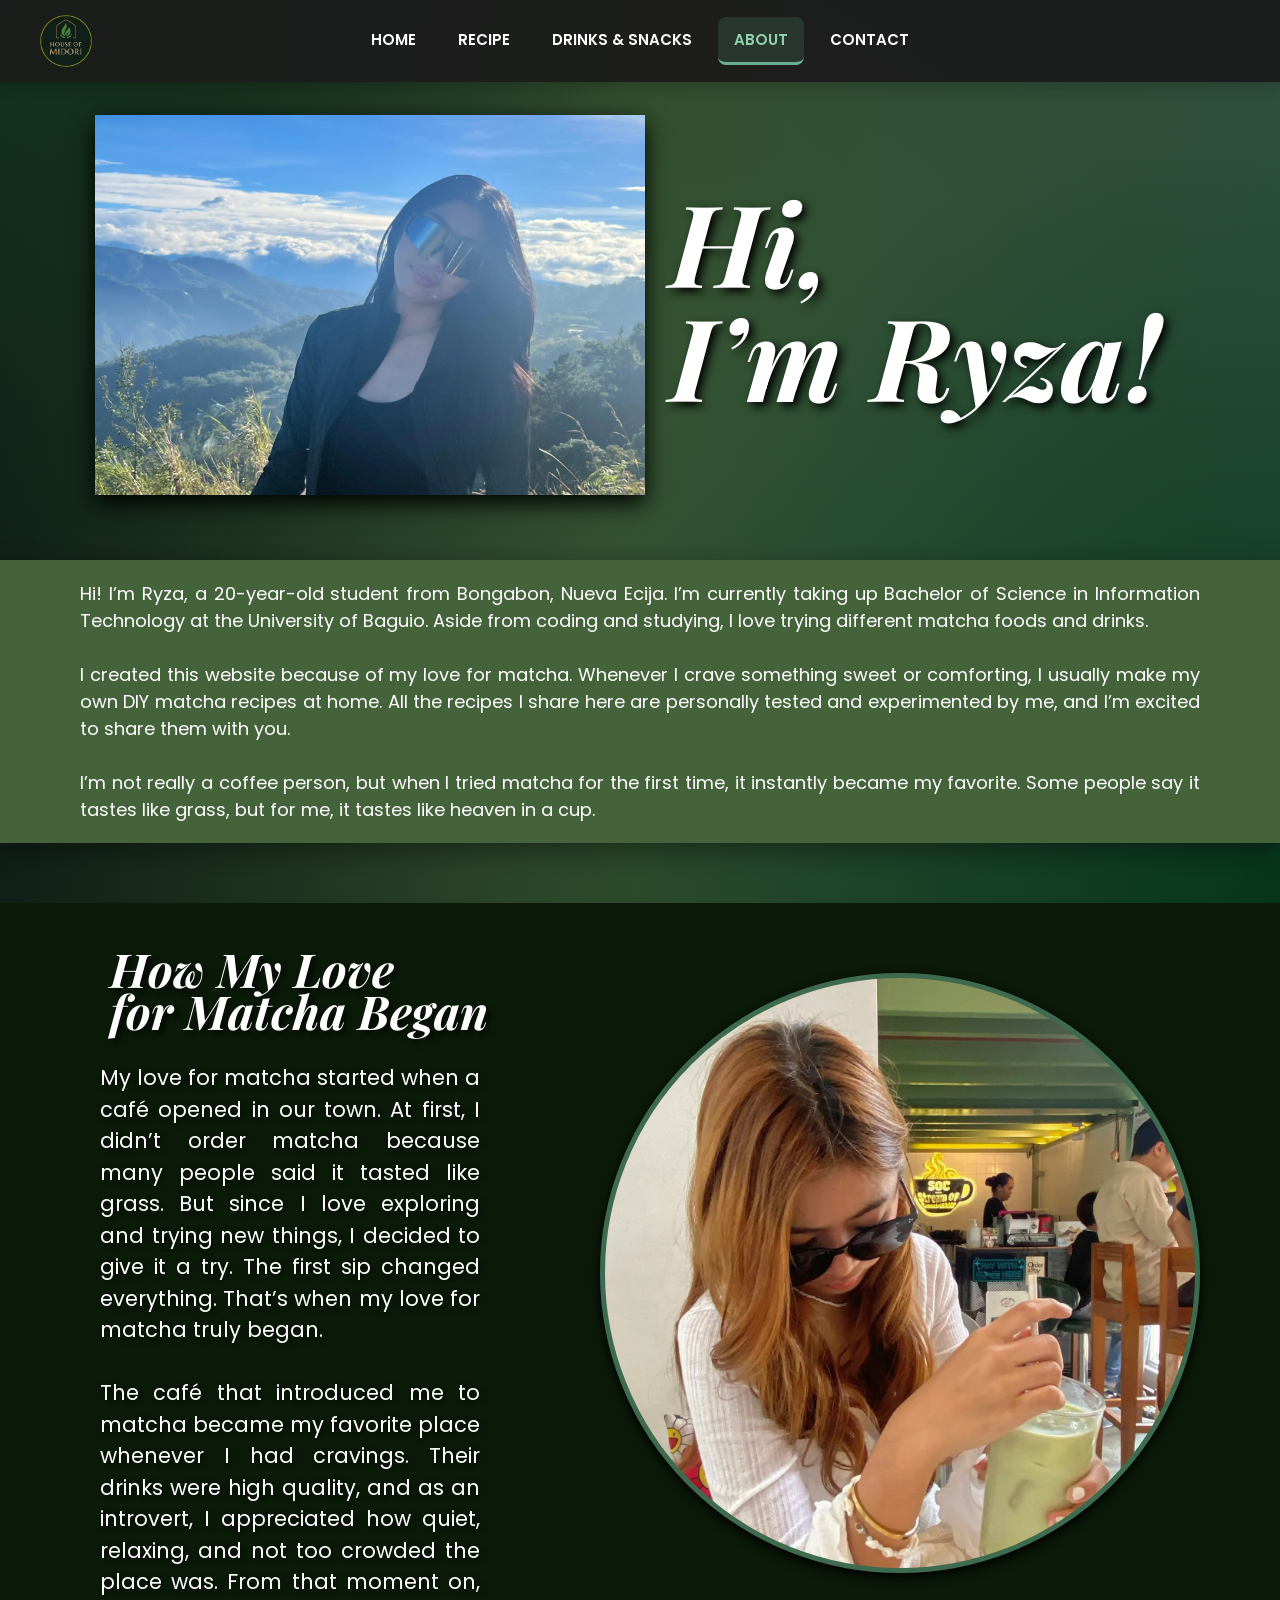
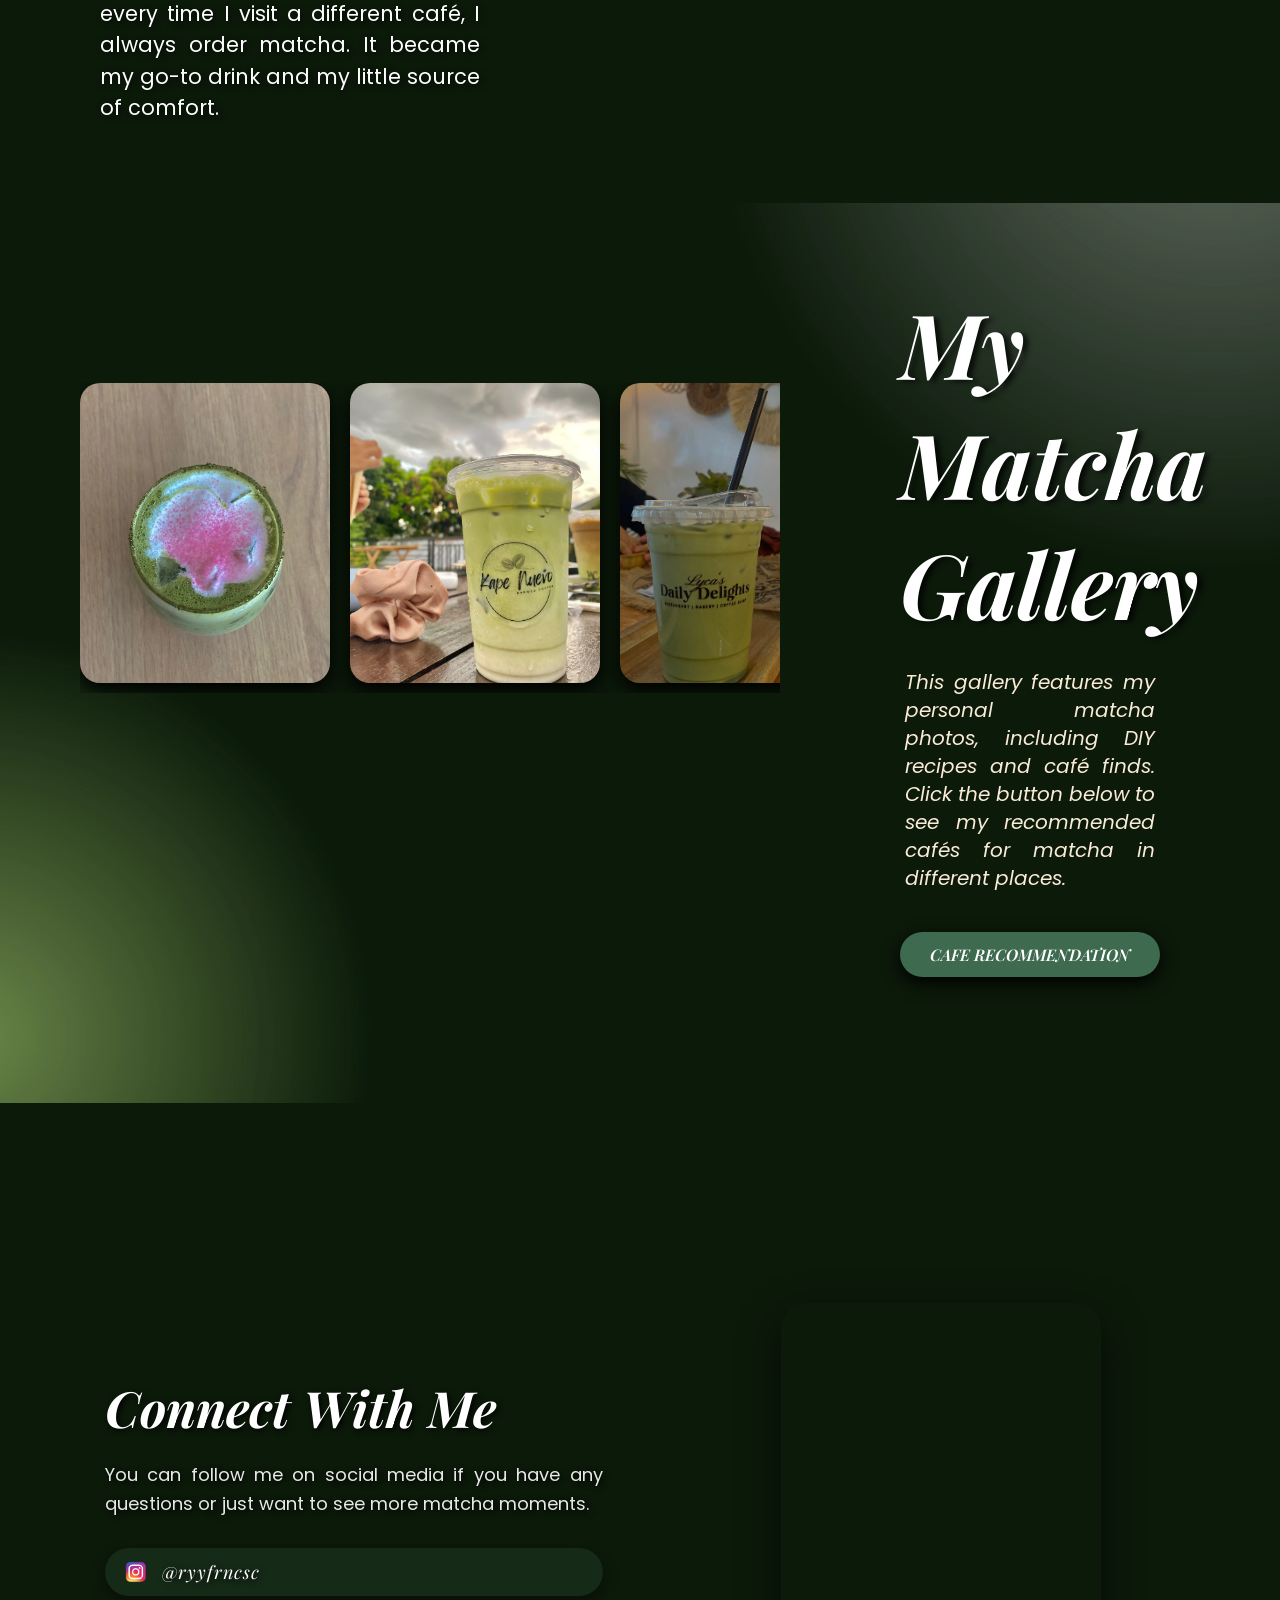
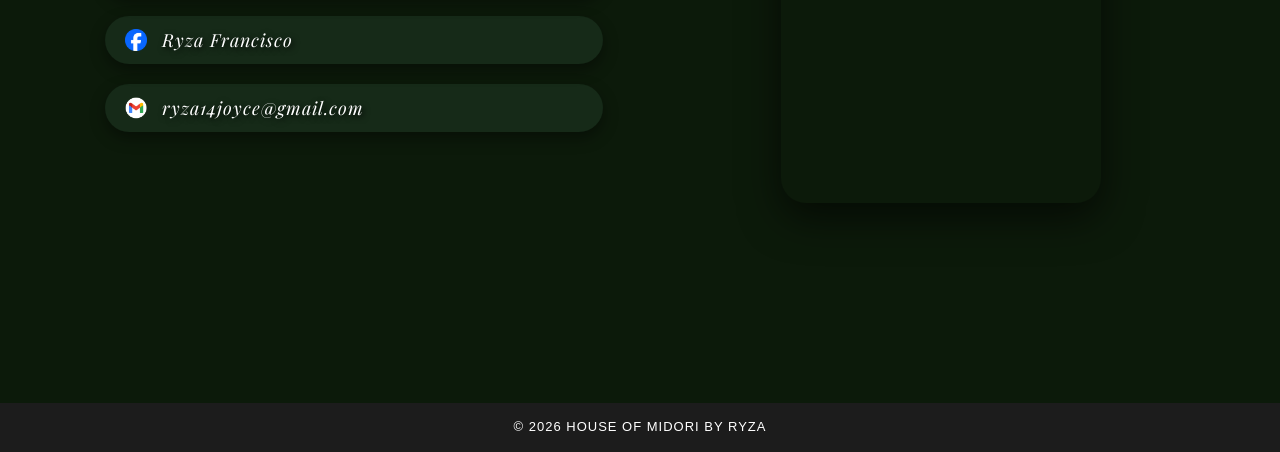
==== ABOUT.html @ 5df7c98e "Finalize House of Midori website project" ====
<!DOCTYPE html>
<html lang="en">
<head>
  <meta charset="UTF-8">
  <meta name="viewport" content="width=device-width, initial-scale=1.0">

  <link rel="preconnect" href="https://fonts.googleapis.com">
  <link rel="preconnect" href="https://fonts.gstatic.com" crossorigin>

  <link href="https://fonts.googleapis.com/css2?family=Cormorant+Garamond:wght@600&family=Pacifico&family=Playfair+Display:ital,wght@0,600;1,600&family=Poppins:wght@300;400;500;600&display=swap" rel="stylesheet">

  <link rel="stylesheet" href="css/style.css">

  <title>House of Midori</title>
</head>

<body class="about">

  <header class="header">
   <nav class="navbar">

  <a href="index.html" class="nav-logo">
    <img src="images/logo2.png" alt="House of Midori Logo">
  </a>

  <ul class="nav-links">
    <li><a href="index.html">HOME</a></li>
    <li><a href="RECIPE.html">RECIPE</a></li>
    <li><a href="DRINKSnSNACKS.html">DRINKS & SNACKS</a></li>
    <li><a href="ABOUT.html" class="active">ABOUT</a></li>
    <li><a href="CONTACT.html">CONTACT</a></li>
  </ul>
</nav>

    <section class="mePicture"></section>

    <section class="RyzaText">
      <h1>Hi,<br>I’m Ryza!</h1>
    </section>

    <section class="paragraph">
      <p>
        Hi! I’m Ryza, a 20-year-old student from Bongabon, Nueva Ecija. I’m currently taking up Bachelor of Science in Information Technology at the University of Baguio. Aside from coding and studying, I love trying different matcha foods and drinks.
        <br><br>
        I created this website because of my love for matcha. Whenever I crave something sweet or comforting, I usually make my own DIY matcha recipes at home. All the recipes I share here are personally tested and experimented by me, and I’m excited to share them with you.
        <br><br>
        I’m not really a coffee person, but when I tried matcha for the first time, it instantly became my favorite. Some people say it tastes like grass, but for me, it tastes like heaven in a cup.
      </p>
    </section>
  </header>

  <main>
    <section class="bg bg1">
      <section class="H1">
        <h1>How My Love <br>for Matcha Began</h1>
      </section>

      <section class="paragraph">
        <p>
          My love for matcha started when a café opened in our town. At first, I didn’t order matcha because many people said it tasted like grass. But since I love exploring and trying new things, I decided to give it a try. The first sip changed everything. That’s when my love for matcha truly began.
          <br><br>
          The café that introduced me to matcha became my favorite place whenever I had cravings. Their drinks were high quality, and as an introvert, I appreciated how quiet, relaxing, and not too crowded the place was. From that moment on, every time I visit a different café, I always order matcha. It became my go-to drink and my little source of comfort.
        </p>
      </section>

      <section class="pic"></section>
    </section>

    <section class="bg bg2">
      <section class="H2">
        <h2>My Matcha <br>Gallery</h2>
      </section>

      <section class="paragraph">
        <p>
          This gallery features my personal matcha photos, including DIY recipes and café finds. Click the button below to see my recommended cafés for matcha in different places.
        </p>
      </section>

      <a href="RECOS.html" class="btn">CAFE RECOMMENDATION</a>

      <section class="gallery-container">
        <section class="gallery">
          <img src="images/m1.webp" alt="Matcha Photography 1" width="500" height="600" loading="lazy">
          <img src="images/m2.webp" alt="Matcha Photography 2" width="500" height="600" loading="lazy">
          <img src="images/m3.webp" alt="Matcha Photography 3" width="500" height="600" loading="lazy">
          <img src="images/m4.webp" alt="Matcha Photography 4" width="500" height="600" loading="lazy">
          <img src="images/m5.webp" alt="Matcha Photography 5" width="500" height="600" loading="lazy">
          <img src="images/m6.webp" alt="Matcha Photography 6" width="500" height="600" loading="lazy">
          <img src="images/m7.webp" alt="Matcha Photography 7" width="500" height="600" loading="lazy">
          <img src="images/m8.webp" alt="Matcha Photography 8" width="500" height="600" loading="lazy">
          <img src="images/m9.webp" alt="Matcha Photography 9" width="500" height="600" loading="lazy">
          <img src="images/m10.webp" alt="Matcha Photography 10" width="500" height="600" loading="lazy">
          <img src="images/m11.webp" alt="Matcha Photography 11" width="500" height="600" loading="lazy">
          <img src="images/m12.webp" alt="Matcha Photography 12" width="500" height="600" loading="lazy">
          <img src="images/m13.webp" alt="Matcha Photography 13" width="500" height="600" loading="lazy">
          <img src="images/m14.webp" alt="Matcha Photography 14" width="500" height="600" loading="lazy">
          <img src="images/m15.webp" alt="Matcha Photography 15" width="500" height="600" loading="lazy">
        </section>
      </section>
    </section>

    <section class="bg bg3">
      <section class="bg3-content">
        <section class="bg3-text">
          <h2>Connect With Me</h2>

          <p class="social-intro">
            You can follow me on social media if you have any questions or just want to see more matcha moments.
          </p>

          <section class="social-links">
            <a href="https://www.instagram.com/ryyfrncsc/" target="_blank" class="social-item">
              <img src="images/ig.png" alt="Instagram">
              <span>@ryyfrncsc</span>
            </a>

            <a href="https://www.facebook.com/ryzajoyce.francisco" target="_blank" class="social-item">
              <img src="images/fb.png" alt="Facebook">
              <span>Ryza Francisco</span>
            </a>

            <a href="mailto:ryza14joyce@gmail.com" class="social-item">
              <img src="images/gmail.png" alt="Gmail">
              <span>ryza14joyce@gmail.com</span>
            </a>
          </section>
        </section>

        <section class="bg3-video">
  <video autoplay muted loop playsinline preload="none">
    <source src="images/matchaVid1.mp4" type="video/mp4">
  </video>
</section>
      </section>
    </section>
  </main>

  <footer class="footer">
    <p>© 2026 HOUSE OF MIDORI by Ryza</p>
  </footer>

</body>
</html>
---- css/style.css ----
/*GLOBAL*/
* {
  margin: 0;
  padding: 0;
  box-sizing: border-box;
}

html,
body {
  min-height: 100%;
  overflow-x: hidden;
  scroll-behavior: smooth;
}

body {
  display: flex;
  flex-direction: column;
  font-family: 'Raleway', sans-serif;
  background: #364238;
}

img,
video {
  max-width: 100%;
  display: block;
}

a,
button,
input,
textarea {
  font: inherit;
}

/*SHARED LAYOUT*/
.footer {
  margin-top: auto;
  padding: 14px 18px;
  background-color: #1C1C1C;
  color: white;
  text-align: center;
  text-transform: uppercase;
  font-weight: 300;
  letter-spacing: 1px;
  font-size: clamp(11px, 1.2vw, 13px);
  line-height: 1.6;
}

/* NAVBAR */
.navbar {
  position: fixed;
  top: 0;
  left: 0;
  z-index: 1000;
  width: 100%;
  height: 82px;
  display: flex;
  align-items: center;
  justify-content: center;
  padding: 0 35px;
  background: rgba(28, 28, 28, 0.94);
  box-shadow: 0 4px 14px rgba(0, 0, 0, 0.22);
}

.nav-logo {
  position: absolute;
  left: 35px;
  display: flex;
  align-items: center;
}

.nav-logo img {
  width: 62px;
  height: 62px;
  min-width: 62px;
  min-height: 62px;
  max-width: 62px;
  max-height: 62px;
  border-radius: 50%;
  object-fit: cover;
  transition: transform 0.3s ease;
}

.nav-logo img:hover {
  transform: scale(1.03);
}

.nav-links {
  list-style: none;
  display: flex;
  align-items: center;
  justify-content: center;
  gap: 10px;
}

.nav-links li {
  list-style: none;
}

.nav-links a {
  display: block;
  padding: 11px 16px;
  text-decoration: none;
  color: white;
  font-family: 'Poppins', sans-serif;
  font-size: 15px;
  font-weight: 600;
  border-radius: 8px;
  border-bottom: 3px solid transparent;
  transition: color 0.3s ease, background-color 0.3s ease, border-color 0.3s ease;
}

.nav-links a:hover {
  color: #CFEAD8;
  background-color: rgba(107, 175, 146, 0.12);
  border-bottom: 3px solid #8FD3AC;
}

.nav-links a.active {
  color: #8FD3AC;
  background-color: rgba(107, 175, 146, 0.16);
  border-bottom: 3px solid #6BAF92;
}

/* SEARCH BAR - only appears on HOME and RECIPE */
.navbar-search {
  position: absolute;
  right: 35px;
  width: 240px;
}

.navbar:not(.has-search) .navbar-search {
  display: none;
}

.navbar-search input {
  width: 100%;
  padding: 11px 18px;
  border-radius: 30px;
  border: none;
  outline: none;
  background: rgba(255, 255, 255, 0.08);
  color: white;
  font-family: 'Poppins', sans-serif;
  font-size: 13px;
  transition: background-color 0.3s ease;
}

.navbar-search input::placeholder {
  color: rgba(255, 255, 255, 0.65);
}

.navbar-search input:hover,
.navbar-search input:focus {
  background: rgba(107, 175, 146, 0.18);
}

/* SEARCH RESULTS */
.home-search-results {
  position: absolute;
  top: 115%;
  left: 0;
  width: 100%;
  display: none;
  flex-direction: column;
  gap: 6px;
  padding: 10px;
  border-radius: 18px;
  background: rgba(24, 32, 27, 0.95);
  box-shadow: 0 5px 14px rgba(0, 0, 0, 0.18);
  z-index: 999;
}

.result-item {
  display: block;
  padding: 10px 14px;
  border-radius: 14px;
  text-decoration: none !important;
  font-family: 'Poppins', sans-serif;
  font-size: 13px;
  color: #F6F1E8;
  background: rgba(255, 255, 255, 0.05);
  border-bottom: none !important;
}

.result-item:hover {
  background: rgba(107, 175, 146, 0.18);
  color: #CFEAD8;
  border-bottom: none !important;
}

.home-search-wrapper {
  display: none !important;
}

/* HOME PAGE */
body.home {
  min-height: 100vh;
  overflow: hidden;
}

body.home .home-main {
  flex: 1;

  min-height: calc(100vh - 60px);

  background-image: url("../images/midori.webp");
  background-position: center;
  background-size: cover;
  background-repeat: no-repeat;

  display: flex;
  flex-direction: column;
  align-items: center;
  justify-content: center;

  position: relative;

  overflow: hidden;

  padding-top: 90px;
  padding-bottom: 20px;
}

body.home .home-main::before {
  content: "";

  position: absolute;
  inset: 0;

  background: linear-gradient(
    to left,
    rgba(0, 0, 0, 0.22),
    rgba(0, 0, 0, 0.07)
  );

  z-index: 1;
}

/* MOBILE */
@media (max-width: 900px) {

  .navbar {
    flex-wrap: wrap;

    height: auto;

    padding: 12px;

    gap: 12px;
  }

  .nav-links {
    width: 100%;

    justify-content: center;

    flex-wrap: wrap;
  }

  .nav-links a {
    font-size: 12px;

    padding: 8px 10px;
  }

  .navbar-search {
    width: 100%;
  }

  .nav-logo img {
    width: 54px;
    height: 54px;
  }
}

/* HERO */
.Welcome {
  width: 100%;
  flex: 1;
  display: flex;
  flex-direction: column;
  justify-content: center;
  align-items: flex-end;
  text-align: right;
  color: white;
  padding-right: clamp(20px, 8vw, 8%);
  padding-left: clamp(20px, 45vw, 55%);
  position: relative;
  z-index: 2;
  animation: homeFadeUp 1.1s ease;
  margin-top: 24px;
}

/* HOME TEXT */
.Welcome h1 {
  font-family: 'Playfair Display', serif;
  font-style: italic;

  font-size: clamp(48px, 6vw, 88px);

  letter-spacing: 2px;

  line-height: 0.82;

  white-space: normal;

  margin-bottom: -10px;

  text-shadow:
    2px 2px 8px rgba(0,0,0,0.75),
    4px 4px 18px rgba(0,0,0,0.45);
}

.Welcome h1 span {
  display: block;
}

.line1 {
  font-size: clamp(32px, 3.8vw, 56px);

  letter-spacing: 2px;

  margin-bottom: -30px;
}

.line2 {
  font-size: clamp(46px, 5.4vw, 78px);

  white-space: nowrap;

  transform: translateY(clamp(-22px, -3vw, -34px));
}

.Welcome p {
  max-width: 520px;

  font-size: clamp(15px, 1.6vw, 20px);

  font-family: 'Poppins', sans-serif;

  line-height: 1.75;

  margin-top: 4px;

  text-shadow:
    2px 2px 8px rgba(0,0,0,0.65);
}

/* WELCOME BUTTON */
.Welcome-btn {
  display: inline-block;
  margin-top: 28px;
  padding: 13px 30px;
  font-size: clamp(14px, 1.4vw, 16px);
  font-family: 'Playfair Display', serif;
  font-weight: 600;
  color: white;
  background: linear-gradient(to right, #3E6B4F, #4f8a63);
  border: none;
  border-radius: 40px;
  text-decoration: none;
  cursor: pointer;
  transition: transform 0.3s ease, box-shadow 0.3s ease, background 0.3s ease;
  box-shadow: 0 4px 12px rgba(0, 0, 0, 0.16);
}

.Welcome-btn:hover {
  background: linear-gradient(to right, #5E9C7F, #6BAF92);
  transform: translateY(-4px) scale(1.02);
  box-shadow: 0 14px 28px rgba(0, 0, 0, 0.4);
}

@keyframes homeFadeUp {
  from {
    opacity: 0;
    transform: translateY(28px);
  }
  to {
    opacity: 1;
    transform: translateY(0);
  }
}

/*ABOUT PAGE*/
body.about {
  display: block;
  color: white;
}

body.about .header {
  min-height: 100vh;
  width: 100%;
  position: relative;
  display: grid;
  grid-template-columns: 1fr 1fr;
  align-items: center;
  padding: 100px 60px 40px;
  gap: 60px;
  background:
    radial-gradient(circle at top left, #143320 0%, transparent 40%),
    radial-gradient(circle at bottom right, #07351b 0%, transparent 50%),
    linear-gradient(to right, #0f1f17, #304c2a, #2e4f3e);
  overflow: hidden;
}

body.about .header::before {
  content: "";
  position: absolute;
  inset: 0;
  background: radial-gradient(circle at center, rgba(107, 175, 146, 0.08), transparent 70%);
  pointer-events: none;
}

body.about .header .mePicture {
  width: 100%;
  max-width: 590px;
  height: 380px;
  background-image: url("../images/me1.webp");
  background-size: cover;
  background-position: center;
  box-shadow: 0 8px 22px black;
  margin-left: 35px;
  position: relative;
  z-index: 1;
  margin-top: 15px;
}

body.about .header .RyzaText {
  color: white;
  font-family: 'Playfair Display', serif;
  font-style: italic;
  font-size: clamp(44px, 6vw, 76px);
  line-height: 1;
  text-shadow: 4px 4px 10px black;
  margin-right: 20px;
  position: relative;
  z-index: 1;
}

body.about .header .paragraph {
  grid-column: 1 / -1;
  width: 100vw;
  margin-left: calc(-50vw + 50%);

  margin-top: 5px;
  margin-bottom: 20px;

 padding: 20px 80px;

  color: white;
  font-size: clamp(14px, 1.6vw, 18px);
  text-align: justify;
  font-family: 'Poppins', sans-serif;
  line-height: 1.5;

  background: #44633b;

  box-shadow: 0 8px 25px rgba(0, 0, 0, 0.4);

  position: relative;
  z-index: 1;
}

/* SECTIONS */
body.about .bg {
  min-height: 100vh;
  width: 100%;
  background-position: center;
  background-size: cover;
  background-repeat: no-repeat;
}

body.about .bg1 {
  position: relative;
  background-image: url("../images/2.webp");
}

body.about .bg2 {
  position: relative;
  background-image: url("../images/3.webp");
}

body.about .bg3 {
  background-image: url("../images/4.webp");
  min-height: 100vh;
}

/* ABOUT BG1 */
body.about .bg1 .H1 {
  padding-top: 45px;
  padding-left: 110px;
  font-size: 40px;
  font-family: 'Playfair Display', serif;
  font-style: italic;
  color: white;
  line-height: 0.9;
  text-shadow: 4px 4px 6px #000000b3;
}

body.about .bg1 .paragraph {
  color: white;
  padding-top: 30px;
  padding-left: 100px;
  padding-right: 800px;
  font-size: 21px;
  text-align: justify;
  font-family: 'Poppins', sans-serif;
  line-height: 1.5;
  overflow: hidden;
  text-shadow: 2px 2px 6px #000000b3;
}

body.about .bg1 .pic {
  position: absolute;
  top: 70px;
  right: 80px;
  width: 600px;
  height: 600px;
  background-image: url("../images/matchaAndme.webp");
  background-size: cover;
  background-position: center;
  border-radius: 50%;
  border: 5px solid #3E6B4F;
  box-shadow: 0 4px 12px black;
  transition: transform 0.3s ease, box-shadow 0.3s ease;
}

body.about .bg1 .pic:hover {
  transform: translateY(-5px);
  box-shadow: 0 8px 20px #1e4b2f;
}

/* ABOUT BG2 */
body.about .bg2 .H2 {
  padding-top: 80px;
  margin-left: 900px;
  color: white;
  font-family: 'Playfair Display', serif;
  font-style: italic;
  font-size: 60px;
  text-shadow: 5px 2px 5px #000000b3;
  transition: transform 0.3s ease, text-shadow 0.3s ease;
}

body.about .bg2 .H2:hover {
  transform: translateY(-5px);
  text-shadow: 4px 4px 5px #3E6B4F;
}

body.about .bg2 .paragraph {
  color: antiquewhite;
  font-family: 'Poppins', sans-serif;
  font-size: 20px;
  line-height: 1.4;
  font-style: italic;
  text-align: justify;
  padding: 25px;
  margin-left: 880px;
  margin-right: 100px;
}

body.about .bg2 .btn {
  display: inline-block;
  margin-top: 15px;
  margin-left: 900px;
  padding: 12px 30px;
  font-size: 16px;
  font-family: 'Playfair Display', serif;
  font-style: italic;
  font-weight: 600;
  text-decoration: none;
  text-align: center;
  color: #FFFFFF;
  background-color: #3E6B4F;
  border: none;
  border-radius: 40px;
  box-shadow: 0 6px 18px black;
  transition: transform 0.3s ease, background-color 0.3s ease, box-shadow 0.3s ease;
}

body.about .bg2 .btn:hover {
  background-color: #5E9C7F;
  transform: translateY(-3px);
  box-shadow: 0 10px 22px black;
}

/* ABOUT GALLERY */
body.about .bg2 .gallery-container {
  position: absolute;
  top: 180px;
  left: 80px;
  width: 700px;
  overflow: hidden;
}

body.about .bg2 .gallery {
  display: flex;
  gap: 20px;
  overflow-x: auto;
  scroll-snap-type: x mandatory;
  scroll-behavior: smooth;
  padding-bottom: 10px;
}

body.about .bg2 .gallery::-webkit-scrollbar {
  height: 6px;
}

body.about .bg2 .gallery::-webkit-scrollbar-thumb {
  background: #3E6B4F;
  border-radius: 10px;
}

body.about .bg2 .gallery img {
  width: 250px;
  height: 300px;
  object-fit: cover;
  border-radius: 20px;
  flex-shrink: 0;
  scroll-snap-align: start;
  box-shadow: 0 8px 20px black;
  transition: transform 0.3s ease;
}

body.about .bg2 .gallery img:hover {
  transform: scale(1.03);
}
/* ABOUT BG3 */
body.about .bg3 {
  display: flex;
  align-items: center;
  justify-content: center;
  padding: 60px;
}

body.about .bg3-content {
  display: flex;
  align-items: center;
  justify-content: space-between; 
  width: 100%;
  height: 80%;
}

body.about .bg3-text {
  width: 50%;
  padding-right: 60px;

  margin-left: 45px; 

  color: white;
  font-family: 'Poppins', sans-serif;
  text-shadow: 2px 2px 6px black;
}

body.about .bg3-text h2 {
  font-family: 'Playfair Display', serif;
  font-size: 50px;
  font-style: italic;
  margin-bottom: 20px;
}

body.about .bg3-text p {
  font-size: 20px;
  line-height: 1.6;
  text-align: justify;
}

body.about .bg3 .social-intro {
  margin-bottom: 30px;
  font-size: 18px;
  opacity: 0.9;
}

body.about .bg3 .social-links {
  display: flex;
  flex-direction: column;
  gap: 20px;
}

body.about .bg3 .social-item {
  display: flex;
  align-items: center;
  gap: 15px;
  text-decoration: none;
  padding: 12px 20px;
  border-radius: 50px;
  background: rgba(62, 107, 79, 0.2);
  box-shadow: 0 6px 15px rgba(0, 0, 0, 0.4);
  transition: transform 0.3s ease, background-color 0.3s ease, box-shadow 0.3s ease;
}

body.about .bg3 .social-item img {
  width: 28px;
  height: 28px;
}

body.about .bg3 .social-item span {
  color: white;
  font-family: 'Playfair Display', serif;
  font-style: italic;
  font-size: 18px;
  letter-spacing: 1px;
}

body.about .bg3 .social-item:hover {
  background: #3E6B4F;
  transform: translateY(-3px);
  box-shadow: 0 10px 25px black;
}

body.about .bg3-video {
  width: 50%;
  display: flex;
  justify-content: center;
  align-items: center;
  padding: 30px;
}

body.about .bg3-video video {
  width: 320px;
  height: 500px;
  object-fit: cover;
  border-radius: 25px;
  box-shadow: 0 15px 40px rgba(0, 0, 0, 0.6);
  transition:
  transform 0.3s ease,
  box-shadow 0.3s ease;
}

body.about .bg3-video video:hover {
  transform: scale(1.03);
  box-shadow: 0 20px 50px rgba(0, 0, 0, 0.8);
}
/*CONTACT PAGE*/
body.contact {
  display: block;
}

body.contact .header {
  min-height: auto;
  padding-bottom: 60px;
  background-image:
    linear-gradient(rgba(20, 35, 25, 0.75), rgba(20, 35, 25, 0.85)),
    url("../images/contact-bg.webp");
}

body.contact .contact-top {
  padding-top: 100px;
}

body.contact .contact-gallery-container {
  width: min(92%, 1200px);
  margin: 0 auto;
  overflow: hidden;
  border-radius: 25px;
  box-shadow: 0 8px 20px rgba(0, 0, 0, 0.35);
}

body.contact .contact-gallery {
  display: flex;
  gap: 20px;
  overflow-x: auto;
  scroll-snap-type: x mandatory;
  scroll-behavior: smooth;
  padding: 10px;
  background: rgba(0, 0, 0, 0.20);
}

body.contact .contact-gallery::-webkit-scrollbar {
  height: 8px;
}

body.contact .contact-gallery::-webkit-scrollbar-thumb {
  background: #3E6B4F;
  border-radius: 10px;
}

body.contact .contact-gallery img {
  width: min(78vw, 420px);
  height: clamp(190px, 28vw, 260px);
  object-fit: cover;
  flex-shrink: 0;
  border-radius: 18px;
  scroll-snap-align: center;
  box-shadow: 0 6px 16px rgba(0, 0, 0, 0.35);
  transition: transform 0.3s ease;
}

body.contact .contact-gallery img:hover {
  transform: scale(1.03);
}

body.contact .contact-form-section {
  width: min(92%, 900px);
  margin: 50px auto 0;
  padding: clamp(20px, 3vw, 35px);
  border-radius: 25px;
  color: white;
  background: rgba(20, 35, 25, 0.6);
  border: 1px solid rgba(255, 255, 255, 0.1);
  box-shadow: 0 10px 25px rgba(0, 0, 0, 0.35);
}

body.contact .contact-form-section h1 {
  text-align: center;
  margin-bottom: 15px;
  font-family: 'Playfair Display', serif;
  font-style: italic;
  font-size: clamp(30px, 5vw, 48px);
  color: #ffffff;
}

body.contact .contact-form-section p {
  margin-bottom: 30px;
  text-align: center;
  font-family: 'Poppins', sans-serif;
  font-size: clamp(14px, 1.6vw, 17px);
  line-height: 1.6;
  color: #f5f5f5;
}

body.contact .contact-form {
  display: flex;
  flex-direction: column;
  gap: 14px;
}

body.contact .contact-form label {
  font-family: 'Poppins', sans-serif;
  font-size: 15px;
  font-weight: 600;
  color: #ffffff;
}

body.contact .contact-form input,
body.contact .contact-form textarea {
  width: 100%;
  padding: 14px 16px;
  border: 1px solid rgba(255, 255, 255, 0.20);
  border-radius: 14px;
  outline: none;
  font-size: 15px;
  font-family: 'Poppins', sans-serif;
  background: rgba(255, 255, 255, 0.10);
  color: white;
}

body.contact .contact-form input::placeholder,
body.contact .contact-form textarea::placeholder {
  color: rgba(255, 255, 255, 0.75);
}

body.contact .contact-form textarea {
  resize: vertical;
}

body.contact .contact-btn {
  align-self: center;
  margin-top: 10px;
  padding: 14px 34px;
  border: none;
  border-radius: 40px;
  background-color: #3E6B4F;
  color: white;
  font-size: 16px;
  font-family: 'Playfair Display', serif;
  font-weight: 600;
  cursor: pointer;
  transition: 0.3s ease;
  box-shadow: 0 6px 18px rgba(0, 0, 0, 0.30);
}

body.contact .contact-btn:hover {
  background-color: #5E9C7F;
  transform: translateY(-3px);
  box-shadow: 0 10px 22px rgba(0, 0, 0, 0.45);
}

.success-message {
  display: none;
  margin-top: 25px;
  padding: 22px 20px;
  border-radius: 18px;
  text-align: center;
  background: rgba(62, 107, 79, 0.22);
  border: 1px solid rgba(107, 175, 146, 0.35);
  box-shadow: 0 8px 22px rgba(0, 0, 0, 0.25);
  opacity: 0;
  transform: translateY(30px);
  transition:
  transform 0.3s ease,
  box-shadow 0.3s ease;
}

.success-message.show {
  display: block;
  opacity: 1;
  transform: translateY(0);
}

.success-icon {
  display: inline-flex;
  justify-content: center;
  align-items: center;
  width: 52px;
  height: 52px;
  margin-bottom: 12px;
  border-radius: 50%;
  background: #3E6B4F;
  color: white;
  font-size: 24px;
  font-weight: bold;
  box-shadow: 0 6px 18px rgba(0, 0, 0, 0.25);
}

.success-message h3 {
  margin-bottom: 8px;
  font-family: 'Playfair Display', serif;
  font-size: 28px;
  font-style: italic;
  color: white;
}

.success-message p {
  margin: 0;
  font-family: 'Poppins', sans-serif;
  font-size: 15px;
  color: #f5f5f5;
  line-height: 1.6;
}

.contact main {
  min-height: 100vh;
  padding-bottom: 80px; 
}

.contact-form-section {
  margin-top: 40px;
  margin-bottom: 80px; 
}


/* DRINKS & SNACKS PAGE*/
body.drinksNsnacks {
  display: block;
  background:
    linear-gradient(rgba(18, 30, 22, 0.82), rgba(18, 30, 22, 0.88)),
    url("../images/drinksNsnacks-bg.webp");
  background-position: center;
  background-size: cover;
  background-repeat: no-repeat;
  background-attachment: fixed;
}

body.drinksNsnacks .header {
  min-height: auto;
  padding-bottom: 70px;
  background: transparent;
}

body.drinksNsnacks .menu-page {
  padding: 110px clamp(14px, 4vw, 60px) 50px;
}

body.drinksNsnacks .menu-heading {
  text-align: center;
  margin-bottom: 45px;
}

body.drinksNsnacks .menu-heading h1 {
  font-family: 'Playfair Display', serif;
  font-size: clamp(34px, 5vw, 58px);
  font-style: italic;
  color: white;
  margin-bottom: 15px;
  text-shadow: 2px 2px 10px rgba(0, 0, 0, 0.35);
  margin-top: 0;
  padding-top: 5px;
}

body.drinksNsnacks .menu-heading p {
  max-width: 760px;
  margin: 0 auto;
  font-family: 'Poppins', sans-serif;
  font-size: clamp(14px, 1.6vw, 17px);
  line-height: 1.7;
  color: rgba(255, 255, 255, 0.9);
}

body.drinksNsnacks .menu-container-block {
  margin-bottom: 20px;
  padding: clamp(20px, 3vw, 35px);
  background: rgba(10, 18, 13, 0.75);
  border: 1px solid rgba(255, 255, 255, 0.08);
  border-radius: 28px;
  box-shadow: 0 12px 30px rgba(0, 0, 0, 0.28);
}

body.drinksNsnacks .section-heading {
  margin-bottom: 28px;
}

body.drinksNsnacks .section-heading h2 {
  padding-left: 15px;
  margin-bottom: 8px;
  border-left: 5px solid #6BAF92;
  font-family: 'Playfair Display', serif;
  font-size: clamp(26px, 4vw, 38px);
  color: white;
}

body.drinksNsnacks .section-heading p {
  margin-left: 0;
  font-family: 'Poppins', sans-serif;
  font-size: clamp(13px, 1.5vw, 16px);
  color: rgba(255, 255, 255, 0.82);
}

body.drinksNsnacks .menu-grid-box {
  display: grid;
  grid-template-columns: repeat(auto-fit, minmax(210px, 1fr));
  gap: 24px;
  padding: 0;
}

body.drinksNsnacks .menu-card {
  display: flex;
  flex-direction: column;
  text-decoration: none;
  background: rgba(255, 255, 255, 0.07);
  border-radius: 20px;
  overflow: hidden;
  box-shadow: 0 8px 20px rgba(0, 0, 0, 0.2);
  transition: transform 0.3s ease, box-shadow 0.3s ease;
  width: 100%;
  max-width: 260px;
  margin: 0 auto;
}

body.drinksNsnacks .menu-card:hover {
  transform: translateY(-6px);
  box-shadow: 0 16px 30px rgba(0, 0, 0, 0.32);
}

body.drinksNsnacks .menu-card img {
  width: 100%;
  aspect-ratio: 4 / 5;
  object-fit: contain;
  background: #0f1f17;
  padding: 12px;
}

body.drinksNsnacks .menu-card-body {
  padding: 16px 16px 18px;
}

body.drinksNsnacks .menu-card-body h3 {
  margin-bottom: 8px;
  font-family: 'Poppins', sans-serif;
  font-size: clamp(13px, 1.4vw, 13px);
  font-weight: 600;
  color: white;
}

body.drinksNsnacks .menu-card-body p {
  min-height: 60px;
  margin-bottom: 16px;
  font-family: 'Poppins', sans-serif;
  font-size: clamp(12px, 1.3vw, 11px);
  line-height: 1.6;
  color: rgba(255, 255, 255, 0.88);
}

body.drinksNsnacks .menu-card-btn {
  display: inline-block;
  padding: 9px 16px;
  border-radius: 30px;
  background: #3E6B4F;
  color: white;
  font-family: 'Playfair Display', serif;
  font-size: 14px;
  font-weight: 600;
  text-align: center;
  transition: 0.3s ease;
}

body.drinksNsnacks .menu-card-btn:hover {
  background: #6BAF92;
  transform: translateY(-2px);
}

body.drinksNsnacks .menu-label {
  display: inline-block;
  margin-bottom: 10px;
  margin-top: 5px;
  padding: 5px 12px;
  border-radius: 20px;
  font-family: 'Poppins', sans-serif;
  font-size: 11px;
  font-weight: 500;
  color: #d5f3e1;
  background: rgba(107, 175, 146, 0.18);
  border: 1px solid rgba(107, 175, 146, 0.35);
  letter-spacing: 0.5px;
}

/* RECIPE PAGE */
body.recipe-page {
  background: #364238;
}

.recipe-content {
  background: linear-gradient(to bottom, #4a584e, #364238);
  padding: 120px clamp(14px, 3vw, 32px) 55px;
}

.recipe-menu-section {
  margin-bottom: 55px;
}

.recipe-section-header {
  display: flex;
  justify-content: center;
}

/* UPDATED LABEL */
.recipe-section-header h2 {
  text-align: center;

  padding: 10px 24px;

  border-radius: 30px;

  margin: 0 0 14px;

  transform: translateY(-14px);

  font-family: 'Playfair Display', serif;
  font-style: italic;
  letter-spacing: 1px;

  color: #f6f1e8;

  background: linear-gradient(
    to right,
    rgba(62,107,79,.75),
    rgba(107,175,146,.5)
  );

  border: 1px solid rgba(168, 213, 186, 0.25);

  box-shadow: 0 8px 20px rgba(0,0,0,.25);
}

.recipe-cards-wrapper,
.drinks-wrapper,
.snacks-wrapper {
  display: grid;

  grid-template-columns: repeat(5, minmax(0, 1fr));

  gap: 20px;

  padding: 0;

  overflow: visible;
}

/* RECIPE CARD */
.recipe-card {
  display: flex;
  flex-direction: column;
  background: #1f2a24;
  border-radius: 19px;
  overflow: hidden;
  width: 100%;
  border: 1px solid rgba(255,255,255,.05);
  box-shadow: 0 3px 10px rgba(0, 0, 0, 0.12);
  transition:
    transform 0.3s ease,
    box-shadow 0.3s ease;
}

.recipe-card:hover {
  transform: translateY(-5px);

  box-shadow:
    0 14px 26px rgba(0, 0, 0, 0.28);
}

/* IMAGE */
.recipe-card img {
  width: 100%;

  aspect-ratio: 4 / 5;

  object-fit: cover;

  background: #152019;

  padding: 18px 8px 7px;

  margin: 0;

  display: block;
}

/* TITLE */
.recipe-card h3 {
  margin: 0;

  padding: 12px 10px 6px;

  font-family: 'Poppins', sans-serif;

  font-size: 13px;

  font-weight: 600;

  color: white;

  line-height: 1.35;

  text-align: left;

  background: #1f2a24;
}

/* REMOVE LABEL */
.recipe-card h3::after {
  display: none;
}

/* BUTTON */
.view-btn {
  display: inline-block;

  width: fit-content;

  margin: 0 10px 10px;

  padding: 8px 15px;

  border-radius: 25px;

  background: #3E6B4F;

  color: white;

  font-family: 'Playfair Display', serif;

  font-size: 12px;

  font-weight: 600;

  text-align: center;

  text-decoration: none;

  transition: 0.3s ease;
}

.view-btn:hover {
  background: #6BAF92;

  transform: translateY(-2px);
}

/* REMOVE DESCRIPTION */
.recipe-card h3 + .view-btn::before {
  display: none;
}

/* RECIPE DETAILS */
.recipe-details-area {
  margin-top: 45px;
}

/* RECIPE DETAIL BOX */
.recipe-detail-box {
  display: none;
  margin-top: 35px;
  background: linear-gradient(to right, #1f2723, #2b3731);
  padding: clamp(20px, 3vw, 35px);
  border-radius: 28px;
  box-shadow: 0 6px 18px rgba(0,0,0,.18);
  border: 1px solid rgba(255,255,255,.05);
  scroll-margin-top: 100px;
}

.recipe-detail-box:target {
  display: block;
}

.recipe-detail-top {
  display: flex;
  align-items: center;
  gap: 16px;
  margin-bottom: 26px;
}

.recipe-detail-tag {
  display: inline-block;
  margin-bottom: 8px;
  padding: 6px 14px;
  border-radius: 20px;
  font-family: 'Poppins', sans-serif;
  font-size: 12px;
  color: #d5f3e1;
  background: rgba(107,175,146,.18);
  border: 1px solid rgba(107,175,146,.35);
}

.recipe-detail-top h2 {
  margin: 0;
  font-family: 'Playfair Display', serif;
  font-size: clamp(24px, 3vw, 34px);
  color: white;
  font-style: italic;
}

.recipe-detail-layout {
  display: flex;
  gap: 24px;
  align-items: flex-start;
}

.recipe-detail-image {
  width: min(100%, 340px);
  flex-shrink: 0;
}

.recipe-detail-image img {
  width: 100%;
  height: clamp(260px, 32vw, 360px);
  object-fit: cover;
  border-radius: 22px;
  box-shadow: 0 10px 24px rgba(0,0,0,.25);
}

.recipe-detail-text {
  flex: 1;
  display: flex;
  flex-direction: column;
  gap: 18px;
}

.recipe-detail-intro,
.procedure-box ol,
.ingredients-grid {
  font-family: 'Poppins', sans-serif;
  color: rgba(255,255,255,.92);
  font-size: 14px;
  line-height: 1.8;
}

.recipe-info-card {
  background: rgba(255,255,255,.05);
  padding: 22px;
  border-radius: 20px;
  border: 1px solid rgba(255,255,255,.05);
}

.recipe-info-card h3 {
  font-family: 'Playfair Display', serif;
  font-size: clamp(20px, 2vw, 24px);
  color: white;
  margin-bottom: 14px;
  font-style: italic;
}

.ingredients-grid {
  display: grid;
  grid-template-columns: repeat(3, 1fr);
  gap: 10px 22px;
  margin-left: 20px;
}

.procedure-box {
  width: 100%;
}

.procedure-box ol {
  margin-left: 20px;
}

.no-result-message {
  display: none;
}

/* TABLET */
@media (max-width: 1024px) {

  .recipe-cards-wrapper,
  .drinks-wrapper,
  .snacks-wrapper {
    grid-template-columns: repeat(3, 1fr);
  }

  .recipe-detail-layout {
    flex-direction: column;
  }

  .recipe-detail-image {
    width: 100%;
  }

  .ingredients-grid {
    grid-template-columns: repeat(2, 1fr);
  }
}

/* MOBILE */
@media (max-width: 768px) {

  .recipe-content {
    padding: 125px 14px 45px;
  }

  .recipe-cards-wrapper,
  .drinks-wrapper,
  .snacks-wrapper {
    grid-template-columns: repeat(2, 1fr);
    gap: 18px;
  }

  .recipe-card h3 {
    font-size: 13px;
  }

  .view-btn {
    font-size: 12px;
    padding: 8px 14px;
  }

  .ingredients-grid {
    grid-template-columns: 1fr;
  }
}

/* SMALL MOBILE */
@media (max-width: 480px) {

  .recipe-cards-wrapper,
  .drinks-wrapper,
  .snacks-wrapper {
    grid-template-columns: 1fr;
  }

  .recipe-card {
    max-width: 310px;
    margin: 0 auto;
  }
}

/* CAFE RECOMMENDATION PAGE */
body.recos-page {
  background: linear-gradient(to bottom, #2f3d34, #364238);
  color: white;
}

.recos-main {
  padding: 100px clamp(14px, 3vw, 20px) 40px;
  max-width: 1300px;
  margin: 0 auto;
}

/* INTRO */
.recos-intro {
  display: flex;
  justify-content: center;
  margin-bottom: 35px;
}

.recos-intro-box {
  width: 100%;
  max-width: 950px;
  padding: clamp(24px, 4vw, 40px) clamp(20px, 4vw, 35px);
  text-align: center;
  border-radius: 28px;
  background: rgba(255, 255, 255, 0.07);
  border: 1px solid rgba(255, 255, 255, 0.10);
  box-shadow: 0 12px 30px rgba(0, 0, 0, 0.22);
}

.recos-tag {
  display: inline-block;
  margin-bottom: 15px;
  padding: 8px 18px;
  border-radius: 30px;
  background: rgba(107, 175, 146, 0.18);
  border: 1px solid rgba(107, 175, 146, 0.35);
  color: #d8f3e4;
  font-family: 'Poppins', sans-serif;
  font-size: 13px;
  font-weight: 500;
  letter-spacing: 1px;
  text-transform: uppercase;
}

.recos-intro-box h1 {
  font-family: 'Playfair Display', serif;
  font-size: clamp(34px, 5vw, 54px);
  font-style: italic;
  color: white;
  margin-bottom: 16px;
  text-shadow: 2px 2px 10px rgba(0, 0, 0, 0.25);
}

.recos-intro-box p {
  max-width: 760px;
  margin: 0 auto;
  font-family: 'Poppins', sans-serif;
  font-size: clamp(14px, 1.6vw, 17px);
  line-height: 1.9;
  color: rgba(255, 255, 255, 0.9);
}

/* CATEGORY NAV */
.recos-category-nav {
  position: sticky;
  top: 75px;
  z-index: 50;
  display: flex;
  justify-content: center;
  gap: 14px;
  flex-wrap: wrap;
  margin: 0 auto 35px;
  padding: 12px 18px;
  width: fit-content;
  border-radius: 50px;
  background: rgba(20, 30, 24, 0.82);
  box-shadow: 0 8px 22px rgba(0, 0, 0, 0.28);
}

.recos-category-nav a {
  padding: 9px 18px;
  border-radius: 30px;
  color: white;
  text-decoration: none;
  font-family: 'Poppins', sans-serif;
  font-size: 13px;
  font-weight: 600;
  background: rgba(107, 175, 146, 0.14);
  transition: 0.3s ease;
}

.recos-category-nav a:hover {
  background: #6BAF92;
  color: #132018;
  transform: translateY(-2px);
}

/* GROUPS */
.recos-group {
  margin-bottom: 45px;
  padding: clamp(20px, 3vw, 30px);
  background: rgba(20, 30, 24, 0.55);
  border-radius: 24px;
  box-shadow: 0 10px 24px rgba(0, 0, 0, 0.22);
  border: 1px solid rgba(255, 255, 255, 0.06);
}

.recos-group h2 {
  font-family: 'Playfair Display', serif;
  font-size: clamp(26px, 4vw, 34px);
  color: white;
  margin-bottom: 10px;
  font-style: italic;
}

.group-description {
  max-width: 900px;
  font-family: 'Poppins', sans-serif;
  font-size: clamp(13px, 1.5vw, 15px);
  line-height: 1.8;
  color: rgba(255, 255, 255, 0.86);
  margin-bottom: 22px;
}

/* CAFE CARDS */
.cafe-grid {
  display: grid;
  grid-template-columns: repeat(auto-fit, minmax(220px, 1fr));
  gap: 20px;
}

.cafe-card {
  position: relative;
  display: flex;
  flex-direction: column;
  justify-content: center;
  align-items: center;
  gap: 6px;
  min-height: 125px;
  background: linear-gradient(145deg, #17231c, #203228);
  color: white;
  text-decoration: none;
  padding: 20px 18px;
  border-radius: 18px;
  text-align: center;
  font-family: 'Poppins', sans-serif;
  font-weight: 600;
  border: 1px solid rgba(107, 175, 146, 0.12);
  box-shadow: 0 8px 18px rgba(0, 0, 0, 0.22);
  transition: 0.3s ease;
  overflow: hidden;
}

.cafe-card::before {
  display: none;
}

.cafe-card img {
  width: 42px;
  height: 42px;
  max-width: 42px;
  max-height: 42px;
  object-fit: contain;
  border-radius: 50%;
  padding: 4px;
  background: rgba(255, 255, 255, 0.10);
  position: relative;
  z-index: 1;
}

.cafe-card::after {
  content: "";
  position: absolute;
  inset: 0;
  background: radial-gradient(circle at top, rgba(107, 175, 146, 0.18), transparent 55%);
  opacity: 0;
  transition: 0.3s ease;
}

.cafe-card span,
.cafe-card small {
  position: relative;
  z-index: 1;
}

.cafe-card span {
  font-size: 14px;
  line-height: 1.3;
}

.cafe-card small {
  padding: 4px 10px;
  border-radius: 20px;
  color: #d8f3e4;
  background: rgba(107, 175, 146, 0.16);
  font-size: 11px;
  font-weight: 500;
}

.cafe-card:hover {
  transform: translateY(-6px);
  border-color: rgba(143, 211, 172, 0.55);
  box-shadow: 0 14px 30px rgba(0, 0, 0, 0.35);
}

.cafe-card:hover::after {
  opacity: 1;
}

/* CAFE DETAILS */
.cafe-detail {
  display: none;
  margin-top: 40px;
  background: linear-gradient(to right, #1f2723, #2b3731);
  padding: clamp(20px, 3vw, 35px);
  border-radius: 24px;
  box-shadow: 0 12px 28px rgba(0, 0, 0, 0.28);
  position: relative;
  z-index: 2;
}

.cafe-detail:target {
  display: block;
}

.detail-top-bar {
  display: flex;
  align-items: center;
  gap: 14px;
  margin-bottom: 24px;
}

.detail-logo {
  width: 46px;
  height: 46px;
  max-width: 46px;
  max-height: 46px;
  object-fit: contain;
  border-radius: 50%;
  padding: 5px;
  background: rgba(255, 255, 255, 0.10);
  box-shadow: 0 5px 14px rgba(0, 0, 0, 0.30);
}

.detail-top-bar h2 {
  margin: 0;
  font-family: 'Playfair Display', serif;
  font-size: clamp(24px, 3vw, 32px);
  color: white;
}

.detail-back-btn {
  width: 44px;
  height: 44px;
  border-radius: 50%;
  display: flex;
  justify-content: center;
  align-items: center;
  flex-shrink: 0;
  text-decoration: none;
  overflow: hidden;
  transition: 0.3s ease;
}

.detail-back-btn img {
  width: 100%;
  height: 100%;
  object-fit: cover;
}

.detail-back-btn:hover {
  transform: translateY(-2px);
}

.detail-layout {
  display: flex;
  gap: 24px;
  align-items: flex-start;
}

/* SLIDER */
.detail-slider {
  width: min(100%, 340px);
  flex-shrink: 0;
  overflow: hidden;
  position: relative;
  border-radius: 20px;
  box-shadow: 0 12px 28px rgba(0, 0, 0, 0.35);
}

.detail-slider input {
  display: none;
}

.slides {
  display: flex;
  width: 100%;
  overflow-x: auto;
  scroll-snap-type: x mandatory;
  scroll-behavior: smooth;
  -webkit-overflow-scrolling: touch;
  scrollbar-width: none;
}

.slides::-webkit-scrollbar {
  display: none;
}

.slides img {
  flex: 0 0 100%;
  width: 100%;
  height: clamp(240px, 30vw, 340px);
  object-fit: cover;
  scroll-snap-align: start;
}

.slider-dots {
  display: none;
}

.photo-credit {
  position: absolute;
  bottom: 12px;
  right: 15px;
  font-size: 11px;
  font-family: 'Poppins', sans-serif;
  letter-spacing: 0.5px;
  color: rgba(255, 255, 255, 0.75);
  background: rgba(0, 0, 0, 0.45);
  padding: 4px 10px;
  border-radius: 12px;
  pointer-events: none;
}

/* DETAIL INFO */
.detail-info {
  flex: 1;
  padding-top: 5px;
}

.detail-info p {
  font-family: 'Poppins', sans-serif;
  line-height: 1.8;
  margin-bottom: 16px;
  font-size: clamp(13px, 1.4vw, 15px);
  color: rgba(255, 255, 255, 0.92);
}

/* SOCIAL LINKS */
.social-links {
  display: flex;
  flex-direction: column;
  gap: 12px;
  margin-top: 20px;
}

.detail-info .social-links a {
  width: fit-content;
  display: flex;
  align-items: center;
  gap: 10px;
  padding: 10px 16px;
  border-radius: 30px;
  text-decoration: none;
  color: white;
  font-family: 'Poppins', sans-serif;
  font-size: clamp(13px, 1.4vw, 14px);
  background: rgba(62, 107, 79, 0.22);
  border: 1px solid rgba(107, 175, 146, 0.18);
  transition: 0.3s ease;
}

.detail-info .social-links a:hover {
  background: #3E6B4F;
  color: white;
  transform: translateX(4px);
}

.social-links img {
  width: 22px;
  height: 22px;
  max-width: 22px;
  max-height: 22px;
  object-fit: contain;
}

/* BACK TO TOP */
.back-to-top {
  position: fixed;
  right: 24px;
  bottom: 24px;
  z-index: 100;
  width: 45px;
  height: 45px;
  display: flex;
  justify-content: center;
  align-items: center;
  border-radius: 50%;
  text-decoration: none;
  color: white;
  background: #3E6B4F;
  font-size: 22px;
  font-weight: bold;
  box-shadow: 0 8px 20px rgba(0, 0, 0, 0.35);
  transition: 0.3s ease;
}

.back-to-top:hover {
  background: #6BAF92;
  color: #132018;
  transform: translateY(-4px);
}

/* RESPONSIVENESS */

.mobile-search-logo,
.mobile-search-toggle,
.mobile-search-bar {
  display: none;
}

.home-search-results,
#recipeSearchResults,
#mobileSearchResults,
#mobileRecipeSearchResults {
  position: absolute;
  top: 110%;
  left: 0;
  width: 100%;
  min-height: 50px;
  max-height: 160px;
  overflow-y: auto;
  display: none;
}

body.recipe-page {
  min-height: 100vh;
}

body.recipe-page .recipe-content {
  min-height: calc(100vh - 160px);
}

.recipe-search-section {
  position: relative;
}

#recipeSearchResults {
  position: absolute !important;
  top: 110%;
  left: 0;
  width: 100%;
  z-index: 999;
}

/* TABLET */
@media (max-width: 1024px) {
  .navbar {
    height: auto;
    min-height: 78px;
    padding: 10px 18px;
    flex-wrap: nowrap;
    gap: 10px;
    position: fixed;
    justify-content: space-between;
    align-items: center;
  }

  .nav-logo {
    position: static;
    display: flex !important;
    align-items: center;
    flex-shrink: 0;
    margin-right: 8px;
  }

  .nav-logo img {
    width: 48px;
    height: 48px;
    min-width: 48px;
    min-height: 48px;
    max-width: 48px;
    max-height: 48px;
  }

  .navbar ul,
  .nav-links {
    flex: 1;
    width: auto;
    display: flex;
    flex-wrap: nowrap;
    justify-content: center;
    align-items: center;
    gap: 2px;
    min-width: 0;
    padding: 0;
  }

  .navbar ul li,
  .nav-links li {
    flex: 1;
    text-align: center;
    margin: 0;
  }

  .navbar a,
  .nav-links a {
    padding: 9px 4px;
    font-size: 12px;
    letter-spacing: 0.2px;
    border-bottom-width: 2px;
    white-space: nowrap;
  }

  .navbar-search {
    display: none !important;
  }

  .home-search-wrapper,
  .recipe-search-wrapper,
  .mobile-search-logo {
    display: none !important;
  }

  .mobile-search-toggle {
    display: flex;
    position: fixed;
    top: 95px;
    right: 14px;
    width: 40px;
    height: 40px;
    align-items: center;
    justify-content: center;
    border-radius: 50%;
    background: rgba(46, 79, 61, 0.95);
    box-shadow: 0 6px 18px rgba(0,0,0,.25);
    border: 1px solid rgba(141, 181, 145, 0.18);
    z-index: 99999;
    cursor: pointer;
  }

  .mobile-search-toggle img {
    width: 18px;
    height: 18px;
    object-fit: contain;
  }

  .mobile-search-bar {
    display: none;
    position: fixed;
    top: 95px;
    right: 60px;
    width: calc(100vw - 95px);
    max-width: none;
    min-width: 0;
    z-index: 99998;
  }

  .mobile-search-bar.active {
    display: block;
  }

/* TABLET SEARCH BAR */
.mobile-search-bar input {
  width: 100%;
  padding: 12px 18px;
  border: 1px solid rgba(141, 181, 145, 0.14);
  outline: none;
  border-radius: 30px;
  background: rgba(46, 79, 61, 0.98);
  color: #F5F5F5;
  font-size: 13px;
  box-shadow: 0 4px 12px rgba(0,0,0,.14);
}

  body.home {
    overflow: auto;
  }

  body.home .home-main {
    min-height: 100vh;
    padding-top: 175px !important;
    background-position: center;
    overflow: visible !important;
  }

  .Welcome {
    margin-top: 35px !important;
    padding: 0 26px !important;
    align-items: center !important;
    text-align: center !important;
  }

  .Welcome h1 {
    font-size: 56px !important;
    line-height: 0.78 !important;
    margin-bottom: 6px !important;
    letter-spacing: 1px !important;
  }

  .line1 {
    font-size: 44px !important;
    margin-bottom: -24px !important;
    padding-bottom: 0 !important;
    letter-spacing: 1px !important;
  }

  .line2 {
    font-size: 62px !important;
    margin-top: 0 !important;
    transform: translateY(-12px) !important;
    white-space: nowrap !important;
  }

  .Welcome p {
    font-size: 17px !important;
    line-height: 1.7 !important;
    margin-top: 8px !important;
    max-width: 540px !important;
  }

  .Welcome-btn {
    margin-top: 24px !important;
    padding: 15px 34px !important;
    font-size: 16px !important;
    border-radius: 35px !important;
  }

  body.about .header {
    grid-template-columns: 1fr;
    text-align: center;
    padding: 115px 35px 50px;
    gap: 28px;
  }

  body.about .header .mePicture {
    margin: 0 auto;
    height: 330px;
    max-width: 520px;
  }

  body.about .header .RyzaText {
    margin: 0;
  }

  body.about .header .RyzaText h1 {
    font-size: 56px;
    line-height: 0.95;
  }

  body.about .header .paragraph {
    width: 100%;
    margin-left: 0;
    padding: 22px 30px;
    text-align: left;
  }

  body.about .header .paragraph p {
    font-size: 16px;
    line-height: 1.8;
  }

  body.about .bg1,
  body.about .bg2,
  body.about .bg3 {
    min-height: auto;
    padding: 80px 35px;
  }

  body.about .bg1 {
    display: flex;
    flex-direction: column;
    align-items: center;
    text-align: center;
  }

  body.about .bg1 .H1 {
    order: 1;
    padding: 0;
    margin-top: 20px;
    margin-bottom: 14px;
  }

  body.about .bg1 .H1 h1 {
    font-size: 58px !important;
    line-height: 0.9 !important;
    letter-spacing: 1px !important;
  }

  body.about .bg1 .pic {
    order: 2;
    position: relative !important;
    top: auto !important;
    right: auto !important;
    left: auto !important;
    width: min(75vw, 360px);
    height: min(75vw, 360px);
    margin: 18px auto 24px;
  }

  body.about .bg1 .paragraph {
    order: 3;
    padding: 10px 0;
    max-width: 760px;
    font-size: 16px !important;
    line-height: 1.75 !important;
    text-align: left !important;
    margin-top: 0 !important;
  }

  body.about .bg2 .H2,
  body.about .bg2 .paragraph,
  body.about .bg2 .btn {
    margin-left: 0;
  }

  body.about .bg2 .H2 {
    padding-top: 0;
    font-size: 52px;
    line-height: 0.95;
    text-align: center;
  }

  body.about .bg2 .paragraph {
    margin-right: 0;
    padding: 18px 0;
    text-align: left;
    font-size: 16px;
    line-height: 1.7;
  }

  body.about .bg2 .btn {
    display: block;
    width: fit-content;
    margin: 10px auto 30px;
  }

  body.about .bg2 .gallery-container {
    position: relative !important;
    top: auto !important;
    left: auto !important;
    right: auto !important;
    width: 100%;
    margin-top: 30px;
  }

  body.about .bg3-content {
    flex-direction: column;
    gap: 35px;
    align-items: center;
    text-align: center;
  }

  body.about .bg3-text,
  body.about .bg3-video {
    width: 100%;
    margin: 0;
    padding: 0;
  }

  body.about .bg3-text h2 {
    font-size: 52px;
    line-height: 0.95;
    margin-bottom: 18px;
  }

  body.about .bg3-text p,
  body.about .bg3 .social-intro {
    max-width: 620px;
    margin: 0 auto 25px;
    font-size: 16px;
    line-height: 1.7;
    text-align: center;
  }

  body.about .bg3 .social-links {
    align-items: center;
    gap: 14px;
  }

  body.about .bg3 .social-item {
    width: min(100%, 420px);
    justify-content: center;
    padding: 12px 18px;
  }

  body.about .bg3-video video {
    width: 280px;
    height: 460px;
    object-fit: cover;
    border-radius: 24px;
  }

  .recipe-content {
    padding-top: 150px !important;
  }

  .recipe-cards-wrapper,
  .drinks-wrapper,
  .snacks-wrapper {
    grid-template-columns: repeat(3, 1fr);
  }

  .recipe-detail-layout,
  .detail-layout {
    flex-direction: column;
  }

  .recipe-detail-image,
  .detail-slider {
    width: 100%;
  }

  .recipe-detail-image img {
    width: 100%;
    height: auto;
    max-height: 400px;
    object-fit: contain;
  }

  .ingredients-grid {
    grid-template-columns: repeat(2, 1fr);
  }
}

/* TABLET ONLY - RECOS PAGE FIX */
@media (min-width: 601px) and (max-width: 1024px) {
  .recos-page .cafe-detail .detail-layout {
    display: flex;
    flex-direction: row !important;
    align-items: flex-start;
    gap: 24px;
  }

  .recos-page .cafe-detail .detail-slider {
    width: 280px !important;
    flex-shrink: 0;
  }

  .recos-page .cafe-detail .detail-slider .slides img {
    width: 280px !important;
    height: 280px !important;
    object-fit: cover !important;
    border-radius: 18px;
  }

  .recos-page .cafe-detail .detail-info {
    flex: 1;
    padding-top: 5px;
  }

  .recos-page .cafe-detail .detail-info p {
    font-size: 15px;
    line-height: 1.7;
  }

  .recos-page .cafe-detail .social-links {
    align-items: flex-start;
    gap: 12px;
  }

  .recos-page .cafe-detail .social-links a {
    justify-content: flex-start;
  }
}

/* MOBILE */
@media (max-width: 600px) {
  .navbar {
    flex-direction: row;
    justify-content: space-between;
    align-items: center;
    min-height: auto;
    padding: 6px 8px;
    overflow-x: hidden;
    white-space: nowrap;
  }

  .nav-logo,
  .navbar .nav-logo {
    display: flex !important;
    align-items: center;
    flex-shrink: 0;
    margin-right: 5px;
  }

  .nav-logo img,
  .navbar .nav-logo img {
    width: 30px !important;
    height: 30px !important;
    min-width: 30px !important;
    min-height: 30px !important;
    max-width: 30px !important;
    max-height: 30px !important;
  }

  .navbar ul,
  .nav-links {
    flex: 1;
    width: auto;
    display: flex;
    flex-wrap: nowrap;
    justify-content: center;
    align-items: center;
    min-width: 0;
    min-height: auto;
    padding: 0;
    gap: 1px;
  }

  .navbar ul li,
  .nav-links li {
    flex: 1;
    text-align: center;
    margin: 0;
  }

  .navbar a,
  .nav-links a {
    padding: 8px 1px;
    font-size: 8.5px;
    letter-spacing: 0.2px;
    border-bottom-width: 2px;
  }

  .mobile-search-toggle {
    top: 72px;
    right: 10px;
    width: 38px;
    height: 38px;
  }

  .mobile-search-bar {
    top: 72px;
    right: 52px;
    width: calc(100vw - 75px);
    max-width: none;
    min-width: 0;
  }

  body.home .home-main {
    min-height: 100vh;
    padding-top: 145px !important;
    background-position: left center;
    overflow: visible !important;
  }

  .Welcome {
    margin-top: 20px !important;
    padding: 0 22px !important;
    align-items: center !important;
    text-align: center !important;
  }

  .Welcome h1 {
    font-size: 32px !important;
    line-height: 0.9 !important;
    margin-bottom: 0 !important;
    letter-spacing: 1px;
  }

  .line1 {
    font-size: 30px !important;
    margin-bottom: -12px !important;
    padding-bottom: 0 !important;
    letter-spacing: 1px !important;
  }

  .line2 {
    font-size: 35px !important;
    margin-top: 0 !important;
    transform: translateY(-6px) !important;
    white-space: nowrap !important;
  }

  .Welcome p {
    font-size: 13px !important;
    line-height: 1.6 !important;
    margin-top: 8px !important;
    max-width: 330px !important;
  }

  body.about .header {
    padding: 110px 22px 40px;
    gap: 22px;
  }

  body.about .header .RyzaText h1 {
    font-size: 55px;
    line-height: 0.95;
  }

  body.about .header .mePicture {
    height: 220px;
    max-width: 260px;
    margin: 0 auto;
  }

  body.about .header .paragraph {
    padding: 18px;
  }

  body.about .header .paragraph p {
    font-size: 14px;
    line-height: 1.7;
  }

  body.about .bg1,
  body.about .bg2,
  body.about .bg3 {
    padding: 65px 22px 45px;
  }

  body.about .bg1 .H1,
  body.about .bg1 .H1 h1 {
    font-size: 38px !important;
    line-height: 0.95 !important;
    margin-bottom: 14px !important;
    letter-spacing: 1px !important;
  }

  body.about .bg1 .pic {
    width: min(78vw, 290px) !important;
    height: min(78vw, 290px) !important;
    margin: 18px auto 24px !important;
  }

  body.about .bg1 .paragraph {
    margin-top: 0 !important;
    font-size: 14px !important;
    line-height: 1.7 !important;
    padding: 8px 0 !important;
    text-align: left !important;
  }

  body.about .bg2 .H2 {
    font-size: 36px;
    line-height: 0.95;
    text-align: center;
    margin-bottom: 10px;
  }

  body.about .bg2 .paragraph {
    font-size: 14px;
    line-height: 1.65;
    padding: 10px 0;
    text-align: left;
  }

  body.about .bg2 .btn {
    width: 100%;
    max-width: 300px;
    text-align: center;
    font-size: 13px;
    padding: 11px 18px;
    margin: 10px auto 25px;
  }

  body.about .bg2 .gallery-container {
    margin-top: 22px;
  }

  body.about .bg2 .gallery {
    gap: 14px;
  }

  body.about .bg2 .gallery img {
    width: 210px;
    height: 260px;
  }

  body.about .bg3 {
    padding-top: 60px !important;
  }

  body.about .bg3-content {
    flex-direction: column;
    gap: 26px;
    text-align: center;
    align-items: center;
  }

  body.about .bg3-text {
    width: 100% !important;
    padding: 0 !important;
    margin: 0 !important;
  }

  body.about .bg3-text h2 {
    font-size: 36px;
    line-height: 0.95;
    margin-bottom: 14px;
  }

  body.about .bg3-text p,
  body.about .bg3 .social-intro {
    font-size: 14px;
    line-height: 1.6;
    text-align: center !important;
    max-width: 290px;
    margin: 0 auto 20px;
  }

  body.about .bg3 .social-links {
    gap: 12px;
    align-items: center;
  }

  body.about .bg3 .social-item {
    width: 100%;
    max-width: 290px;
    padding: 10px 14px;
    gap: 10px;
    border-radius: 28px;
    justify-content: center;
  }

  body.about .bg3 .social-item img {
    width: 22px;
    height: 22px;
  }

  body.about .bg3 .social-item span {
    font-size: 13px;
    letter-spacing: 0.3px;
    word-break: break-word;
  }

  body.about .bg3-video {
    width: 100% !important;
    padding: 0 !important;
    display: flex;
    justify-content: center;
  }

  body.about .bg3-video video {
    width: 220px;
    height: 360px;
    border-radius: 22px;
  }

  .recipe-content {
    padding-top: 145px !important;
  }

  .recipe-cards-wrapper,
  .drinks-wrapper,
  .snacks-wrapper {
    grid-template-columns: 1fr !important;
    gap: 22px !important;
  }

  .recipe-card {
    width: 100% !important;
    max-width: 330px !important;
    margin: 0 auto !important;
  }

  .recipe-card img {
    width: 100% !important;
    height: auto !important;
    aspect-ratio: 4 / 5 !important;
    object-fit: cover !important;
    padding: 12px 8px 3px !important;
  }

  .recipe-card h3 {
    font-size: 14px !important;
    padding: 10px 12px 4px !important;
  }

  .view-btn {
    margin: 0 12px 10px !important;
  }

  .ingredients-grid {
    grid-template-columns: 1fr;
  }
}

/* STRONGER IPAD / TABLET SIZE FIX */
@media (min-width: 601px) and (max-width: 1024px) {

  /* HOME PAGE BIGGER TEXT */
  body.home .home-main {
    padding-top: 170px !important;
  }

  body.home .Welcome {
    margin-top: 70px !important;
    padding: 0 55px !important;
  }

  body.home .Welcome h1 {
    font-size: 95px !important;
    line-height: 0.82 !important;
  }

  body.home .line1 {
    font-size: 72px !important;
    margin-bottom: -28px !important;
  }

  body.home .line2 {
    font-size: 80px !important;
    transform: translateY(-10px) !important;
  }

  body.home .Welcome p {
    font-size: 24px !important;
    line-height: 1.7 !important;
    max-width: 760px !important;
    margin-top: 22px !important;
  }

  body.home .Welcome-btn {
    font-size: 20px !important;
    padding: 18px 42px !important;
    margin-top: 35px !important;
  }

  /* ABOUT PAGE BIGGER TEXT */
  body.about .header {
    padding: 130px 55px 90px !important;
    gap: 45px !important;
  }

  body.about .header .mePicture {
    width: 580px !important;
    max-width: 82vw !important;
    height: 400px !important;
    margin: 0 auto 35px !important;
  }

  body.about .header .RyzaText h1 {
    font-size: 155px !important;
    line-height: 0.82 !important;
    margin: 35px 0 45px !important;
  }

  body.about .header .paragraph {
    max-width: 880px !important;
    padding: 40px 48px !important;
  }

  body.about .header .paragraph p {
    font-size: 22px !important;
    line-height: 1.9 !important;
  }

  body.about .bg1 .H1 h1 {
    font-size: 105px !important;
    line-height: 0.85 !important;
  }

  body.about .bg1 .pic {
    width: 430px !important;
    height: 430px !important;
    margin: 45px auto 50px !important;
  }

  body.about .bg1 .paragraph {
    max-width: 880px !important;
    font-size: 22px !important;
    line-height: 1.9 !important;
    text-align: center !important;
  }
}

/* IPAD / TABLET - FINAL RECIPE DETAIL FIX */
@media (min-width: 601px) and (max-width: 1024px) {

  /* BIGGER NAVBAR TEXT */
  .navbar a,
  .nav-links a {
    font-size: 15px !important;
    padding: 10px 8px !important;
    letter-spacing: 0.5px !important;
  }

  .nav-links {
    gap: 8px !important;
  }

  /* RECIPE DETAIL LAYOUT */
  .recipe-detail-layout,
  .detail-layout {
    display: flex !important;
    flex-direction: row !important;
    align-items: flex-start !important;
    gap: 30px !important;
  }

  /* IMAGE SIDE */
  .recipe-detail-image,
  .detail-slider {
    width: 42% !important;
    flex-shrink: 0 !important;
  }

  .recipe-detail-image img,
  .detail-slider img,
  .detail-slider .slides img {
    width: 100% !important;
    height: 420px !important;
    object-fit: cover !important;
    border-radius: 18px !important;
  }

  /* TEXT SIDE */
  .recipe-detail-info,
  .detail-info {
    width: 58% !important;
    flex: 1 !important;
  }

  /* INGREDIENTS + PROCEDURE STACKED CLEANLY */
  .ingredients-grid {
    display: flex !important;
    flex-direction: column !important;
    gap: 20px !important;
  }

  .ingredients-grid table,
  .ingredients-grid .procedure,
  .ingredients-grid .ingredients {
    width: 100% !important;
  }
}

@media (min-width: 601px) and (max-width: 1024px) {

  .recipe-content {
    padding-top: 190px !important;
  }

  .recipe-title,
  .recipe-header h1,
  .drinks-title {
    margin-top: 35px !important;
  }
}

/* IPAD / TABLET - SEARCH BAR SPACING */
@media (min-width: 601px) and (max-width: 1024px) {

  .mobile-search-toggle {
    top: 105px !important;
  }

  .mobile-search-bar {
    top: 102px !important;
  }
}
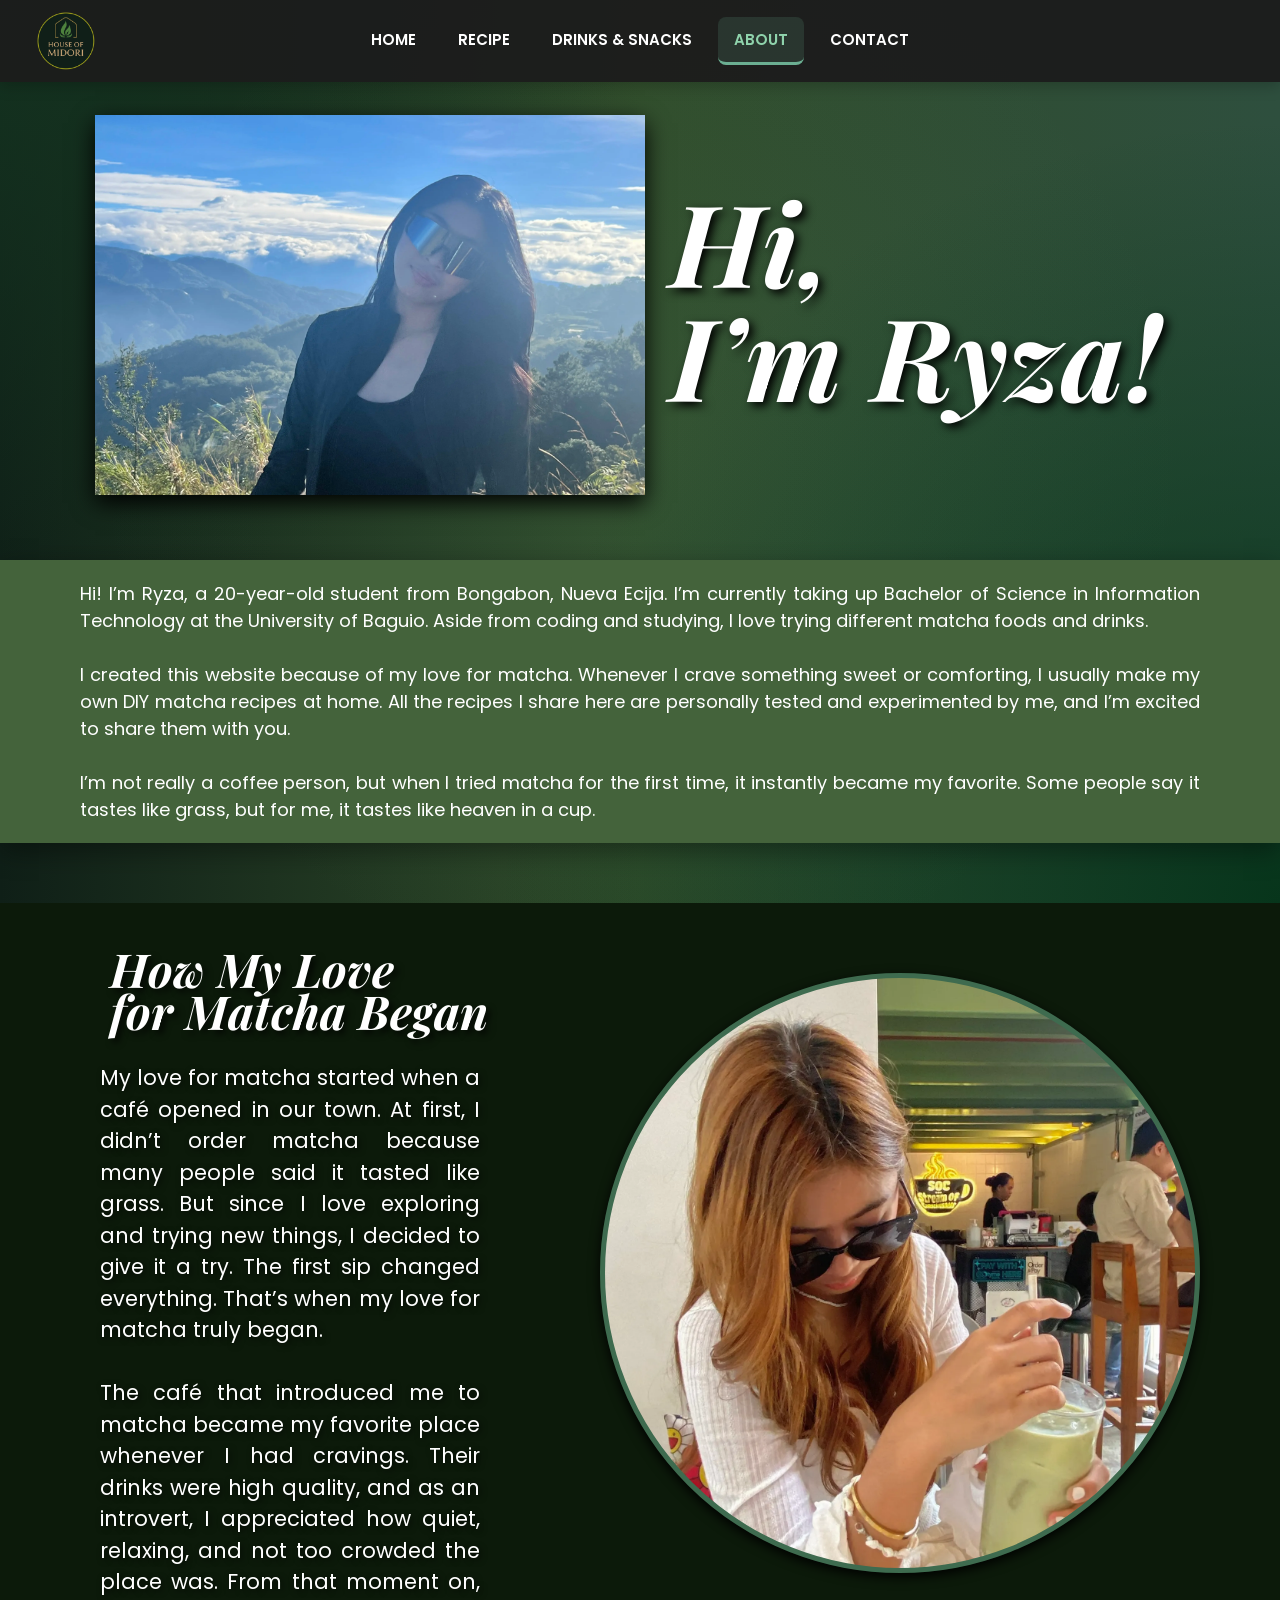
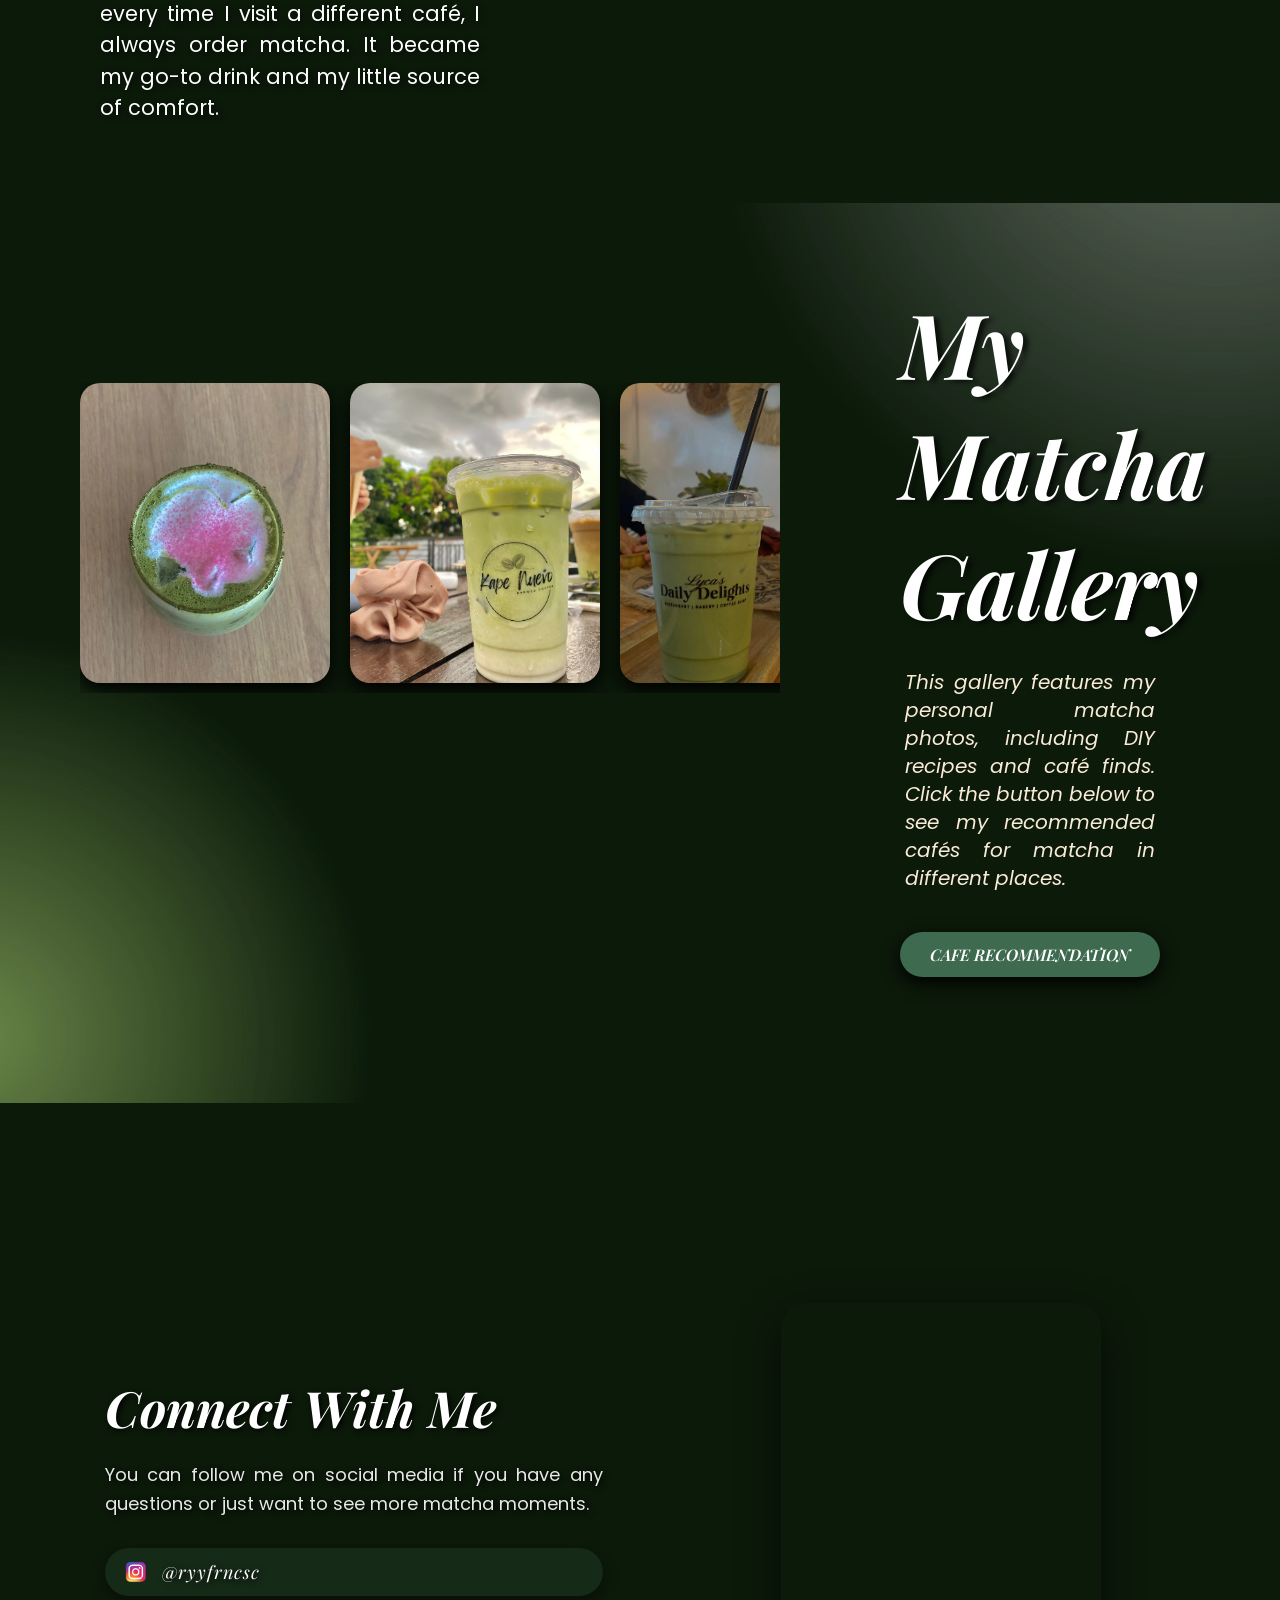
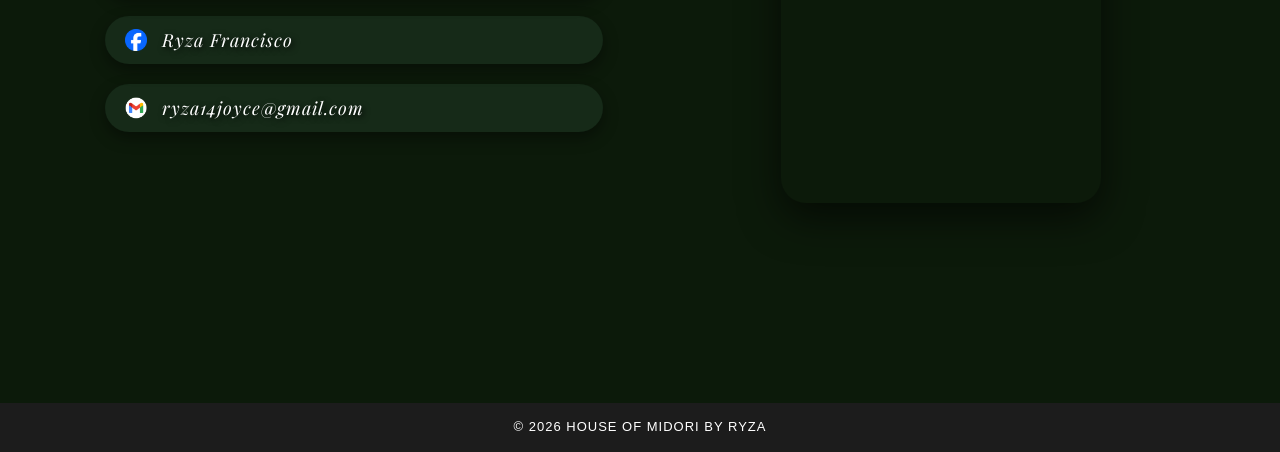
==== commit 99667c29: "Optimize Google Fonts loading for Lighthouse performance" ====
--- a/ABOUT.html
+++ b/ABOUT.html
@@ -4,14 +4,27 @@
   <meta charset="UTF-8">
   <meta name="viewport" content="width=device-width, initial-scale=1.0">
 
+  <title>House of Midori</title>
+
+  <!-- Google Fonts Optimization -->
   <link rel="preconnect" href="https://fonts.googleapis.com">
   <link rel="preconnect" href="https://fonts.gstatic.com" crossorigin>
 
-  <link href="https://fonts.googleapis.com/css2?family=Cormorant+Garamond:wght@600&family=Pacifico&family=Playfair+Display:ital,wght@0,600;1,600&family=Poppins:wght@300;400;500;600&display=swap" rel="stylesheet">
+  <link
+    href="https://fonts.googleapis.com/css2?family=Cormorant+Garamond:wght@600&family=Pacifico&family=Playfair+Display:ital,wght@0,600;1,600&family=Poppins:wght@300;400;500;600&display=swap"
+    rel="stylesheet"
+    media="print"
+    onload="this.media='all'"
+  >
+
+  <noscript>
+    <link
+      href="https://fonts.googleapis.com/css2?family=Cormorant+Garamond:wght@600&family=Pacifico&family=Playfair+Display:ital,wght@0,600;1,600&family=Poppins:wght@300;400;500;600&display=swap"
+      rel="stylesheet"
+    >
+  </noscript>
 
   <link rel="stylesheet" href="css/style.css">
-
-  <title>House of Midori</title>
 </head>
 
 <body class="about">
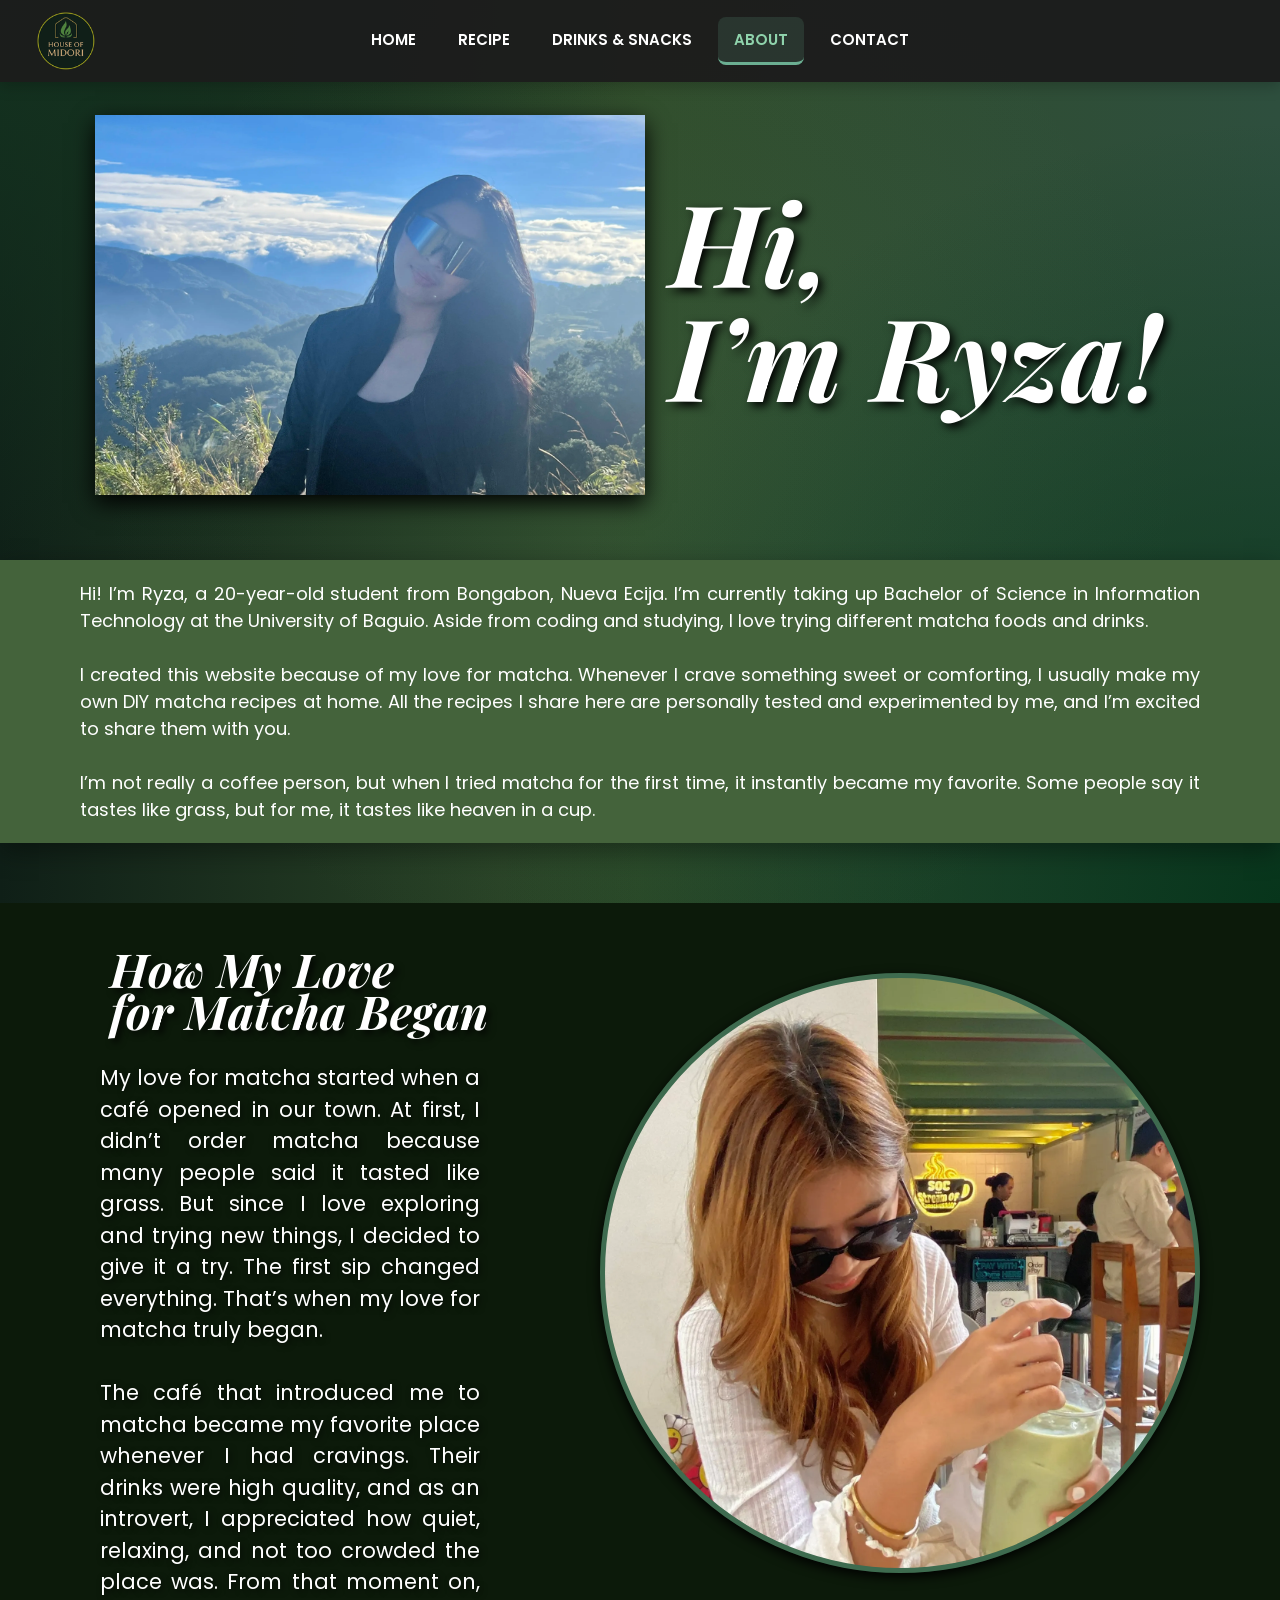
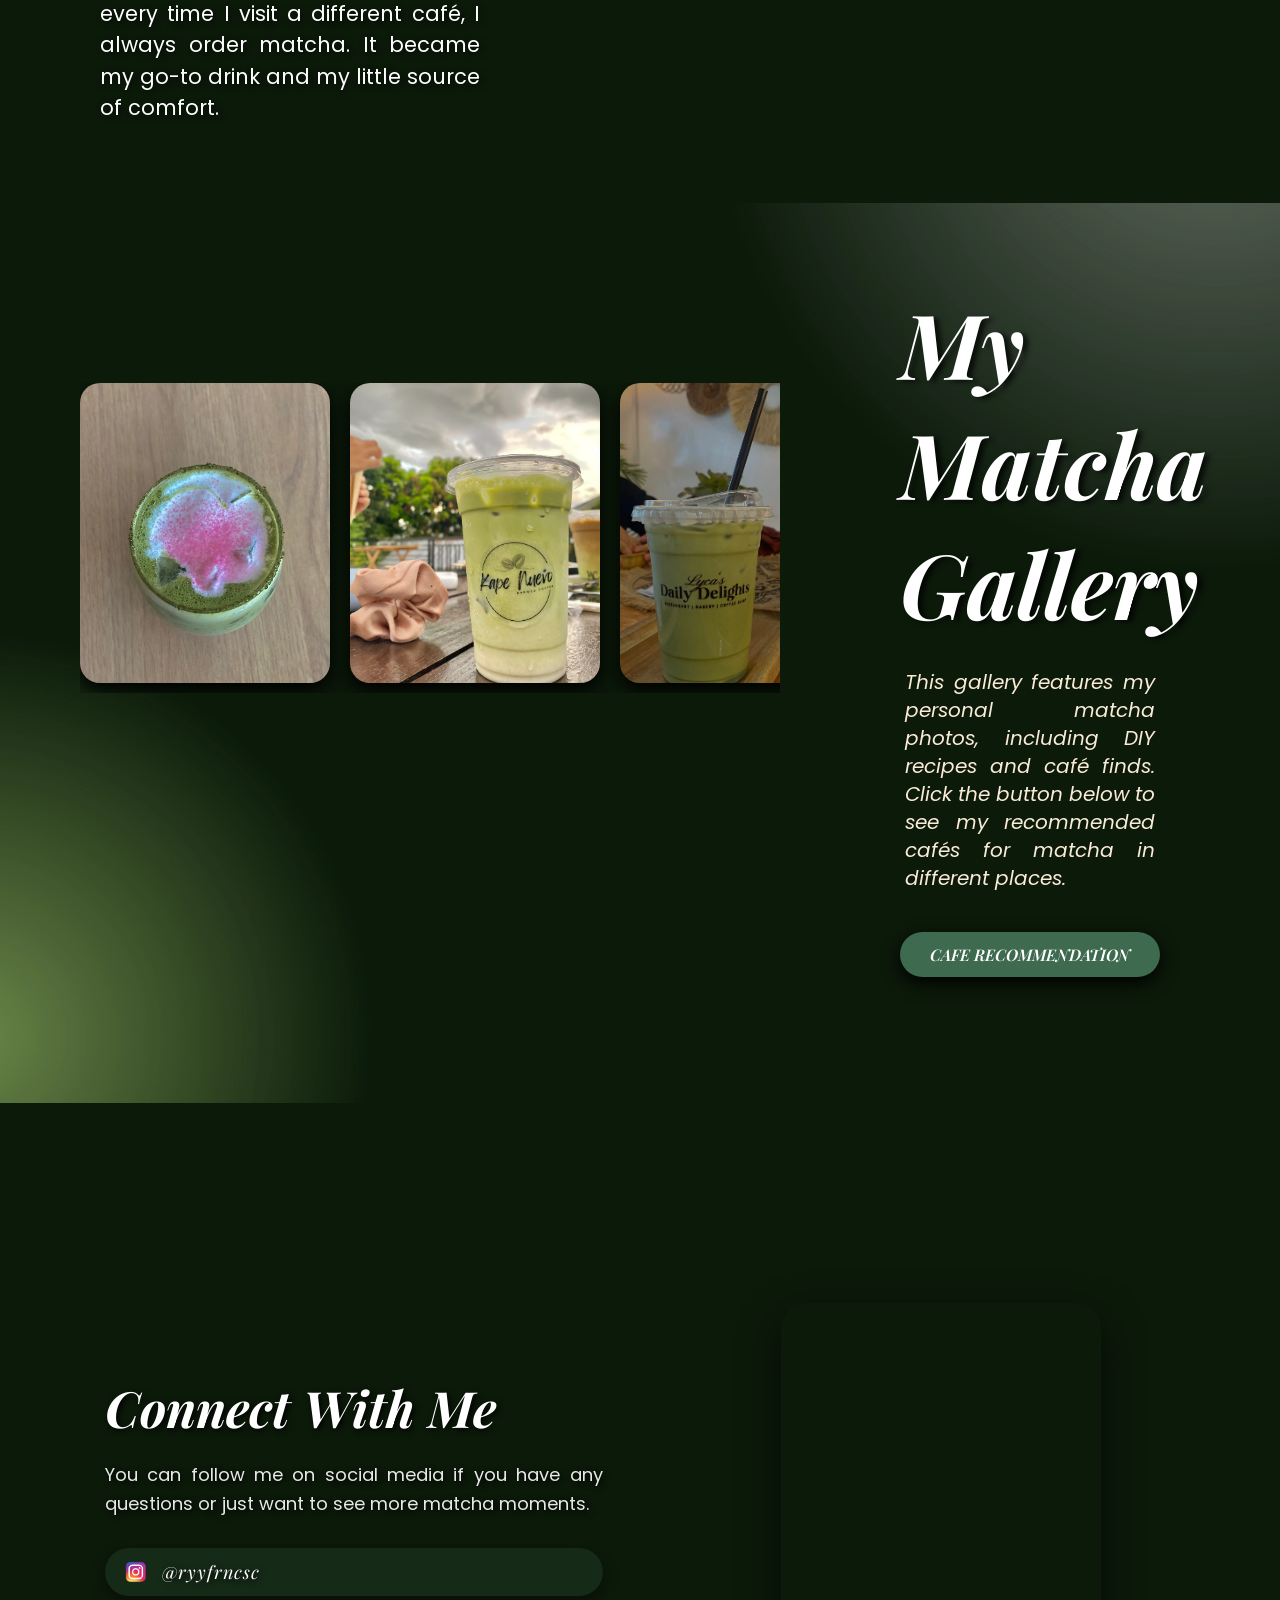
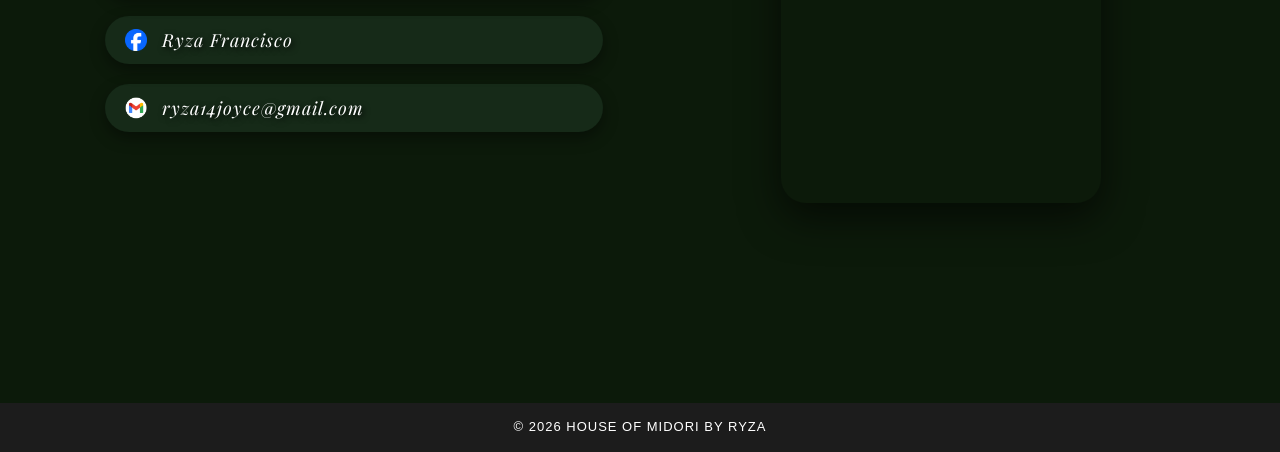
==== commit 36c317b0: "Finalize website optimization and Lighthouse performance improvements" ====
--- a/ABOUT.html
+++ b/ABOUT.html
@@ -33,7 +33,7 @@
    <nav class="navbar">
 
   <a href="index.html" class="nav-logo">
-    <img src="images/logo2.png" alt="House of Midori Logo">
+    <img src="images/logo2.png" alt="House of Midori Logo" width="38" height="38">
   </a>
 
   <ul class="nav-links">
